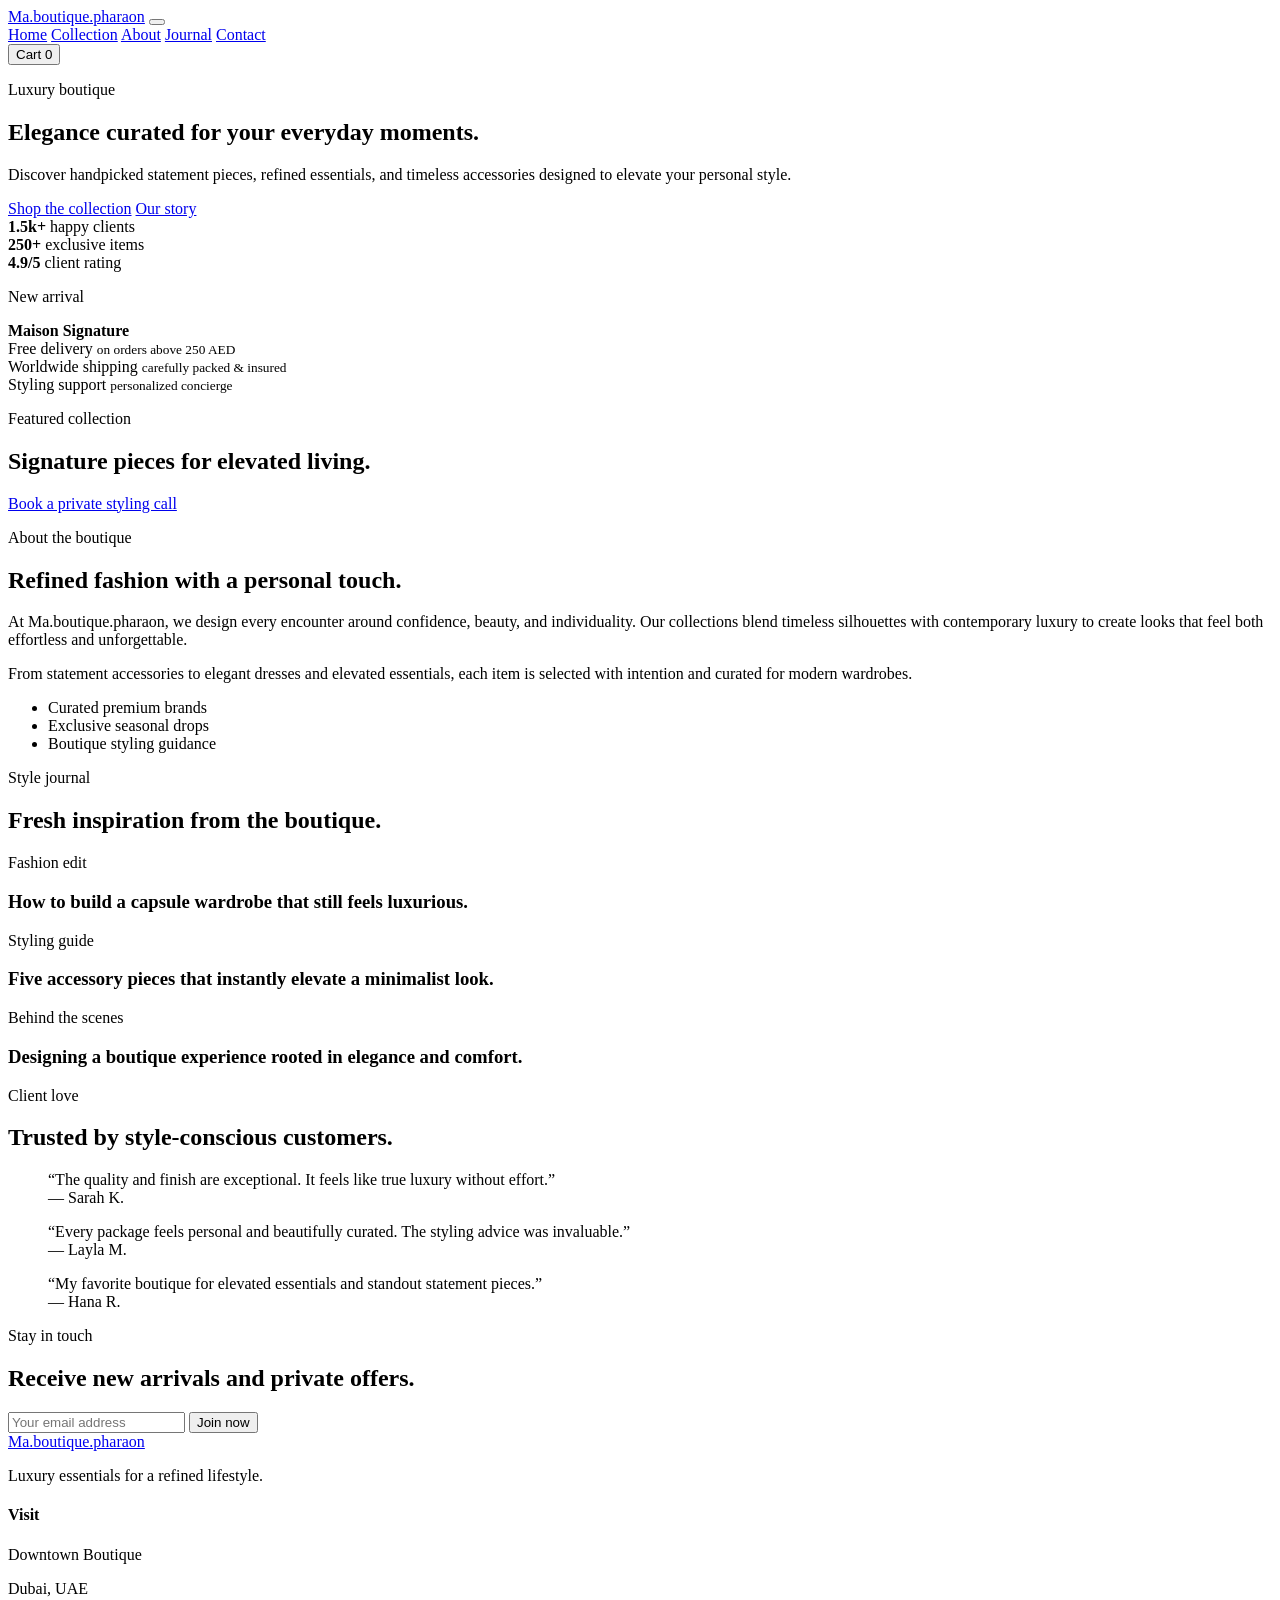
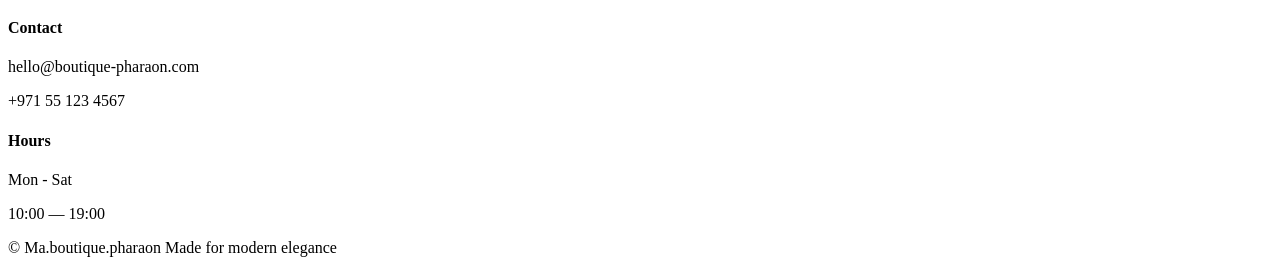
==== index.html @ f756fc66 "Create boutique storefront landing page for Ma.boutique.pharaon with responsive HTML, CSS, and JS." ====
<!DOCTYPE html>
<html lang="en">
  <head>
    <meta charset="UTF-8" />
    <meta name="viewport" content="width=device-width, initial-scale=1.0" />
    <title>Ma.boutique.pharaon | Boutique</title>
    <meta
      name="description"
      content="Curated luxury fashion, accessories, and statement pieces from Ma.boutique.pharaon."
    />
    <link rel="preconnect" href="https://fonts.googleapis.com" />
    <link rel="preconnect" href="https://fonts.gstatic.com" crossorigin />
    <link
      href="https://fonts.googleapis.com/css2?family=Cormorant+Garamond:wght@400;500;600;700&family=Inter:wght@400;500;600;700&display=swap"
      rel="stylesheet"
    />
    <link rel="stylesheet" href="styles.css" />
  </head>
  <body>
    <header class="topbar">
      <div class="container nav">
        <a href="#home" class="brand" aria-label="Ma.boutique.pharaon home">Ma.boutique.pharaon</a>

        <button class="menu-toggle" aria-label="Toggle navigation" aria-expanded="false">
          <span></span>
          <span></span>
          <span></span>
        </button>

        <nav class="nav-links" aria-label="Main navigation">
          <a href="#home">Home</a>
          <a href="#collection">Collection</a>
          <a href="#about">About</a>
          <a href="#journal">Journal</a>
          <a href="#contact">Contact</a>
        </nav>

        <button class="cart-btn" aria-label="Shopping cart">
          Cart <span id="cart-count">0</span>
        </button>
      </div>
    </header>

    <main id="home">
      <section class="hero container">
        <div class="hero-copy">
          <p class="eyebrow">Luxury boutique</p>
          <h1>Elegance curated for your everyday moments.</h1>
          <p class="lead">
            Discover handpicked statement pieces, refined essentials, and timeless
            accessories designed to elevate your personal style.
          </p>

          <div class="cta-row">
            <a href="#collection" class="btn btn-primary">Shop the collection</a>
            <a href="#about" class="btn btn-secondary">Our story</a>
          </div>

          <div class="hero-metrics">
            <div>
              <strong>1.5k+</strong>
              <span>happy clients</span>
            </div>
            <div>
              <strong>250+</strong>
              <span>exclusive items</span>
            </div>
            <div>
              <strong>4.9/5</strong>
              <span>client rating</span>
            </div>
          </div>
        </div>

        <div class="hero-visual" aria-label="Boutique showcase image">
          <div class="image-card main-card"></div>
          <div class="floating-card">
            <p>New arrival</p>
            <strong>Maison Signature</strong>
          </div>
        </div>
      </section>

      <section class="featured-strip">
        <div class="container strip-grid">
          <div>
            <span>Free delivery</span>
            <small>on orders above 250 AED</small>
          </div>
          <div>
            <span>Worldwide shipping</span>
            <small>carefully packed & insured</small>
          </div>
          <div>
            <span>Styling support</span>
            <small>personalized concierge</small>
          </div>
        </div>
      </section>

      <section class="collection container" id="collection">
        <div class="section-header">
          <div>
            <p class="eyebrow">Featured collection</p>
            <h2>Signature pieces for elevated living.</h2>
          </div>
          <a href="#contact" class="text-link">Book a private styling call</a>
        </div>

        <div class="product-grid" id="product-grid"></div>
      </section>

      <section class="story container" id="about">
        <div class="story-image" aria-label="Boutique storefront"></div>

        <div class="story-copy">
          <p class="eyebrow">About the boutique</p>
          <h2>Refined fashion with a personal touch.</h2>
          <p>
            At Ma.boutique.pharaon, we design every encounter around confidence,
            beauty, and individuality. Our collections blend timeless silhouettes with
            contemporary luxury to create looks that feel both effortless and unforgettable.
          </p>
          <p>
            From statement accessories to elegant dresses and elevated essentials,
            each item is selected with intention and curated for modern wardrobes.
          </p>
          <ul class="check-list">
            <li>Curated premium brands</li>
            <li>Exclusive seasonal drops</li>
            <li>Boutique styling guidance</li>
          </ul>
        </div>
      </section>

      <section class="journal container" id="journal">
        <div class="section-header">
          <div>
            <p class="eyebrow">Style journal</p>
            <h2>Fresh inspiration from the boutique.</h2>
          </div>
        </div>

        <div class="journal-grid">
          <article class="journal-card">
            <div class="journal-thumb thumb-one"></div>
            <div class="journal-body">
              <span>Fashion edit</span>
              <h3>How to build a capsule wardrobe that still feels luxurious.</h3>
            </div>
          </article>

          <article class="journal-card">
            <div class="journal-thumb thumb-two"></div>
            <div class="journal-body">
              <span>Styling guide</span>
              <h3>Five accessory pieces that instantly elevate a minimalist look.</h3>
            </div>
          </article>

          <article class="journal-card">
            <div class="journal-thumb thumb-three"></div>
            <div class="journal-body">
              <span>Behind the scenes</span>
              <h3>Designing a boutique experience rooted in elegance and comfort.</h3>
            </div>
          </article>
        </div>
      </section>

      <section class="testimonials">
        <div class="container">
          <p class="eyebrow">Client love</p>
          <h2>Trusted by style-conscious customers.</h2>

          <div class="testimonial-grid">
            <blockquote>
              “The quality and finish are exceptional. It feels like true luxury without effort.”
              <footer>— Sarah K.</footer>
            </blockquote>
            <blockquote>
              “Every package feels personal and beautifully curated. The styling advice was invaluable.”
              <footer>— Layla M.</footer>
            </blockquote>
            <blockquote>
              “My favorite boutique for elevated essentials and standout statement pieces.”
              <footer>— Hana R.</footer>
            </blockquote>
          </div>
        </div>
      </section>

      <section class="newsletter container" id="contact">
        <div>
          <p class="eyebrow">Stay in touch</p>
          <h2>Receive new arrivals and private offers.</h2>
        </div>

        <form class="newsletter-form">
          <input type="email" placeholder="Your email address" aria-label="Email address" />
          <button type="submit" class="btn btn-primary">Join now</button>
        </form>
      </section>
    </main>

    <footer class="site-footer">
      <div class="container footer-grid">
        <div>
          <a href="#home" class="brand">Ma.boutique.pharaon</a>
          <p>Luxury essentials for a refined lifestyle.</p>
        </div>

        <div>
          <h4>Visit</h4>
          <p>Downtown Boutique</p>
          <p>Dubai, UAE</p>
        </div>

        <div>
          <h4>Contact</h4>
          <p>hello@boutique-pharaon.com</p>
          <p>+971 55 123 4567</p>
        </div>

        <div>
          <h4>Hours</h4>
          <p>Mon - Sat</p>
          <p>10:00 — 19:00</p>
        </div>
      </div>

      <div class="container footer-bottom">
        <span>© <span id="year"></span> Ma.boutique.pharaon</span>
        <span>Made for modern elegance</span>
      </div>
    </footer>

    <script src="script.js"></script>
  </body>
</html>
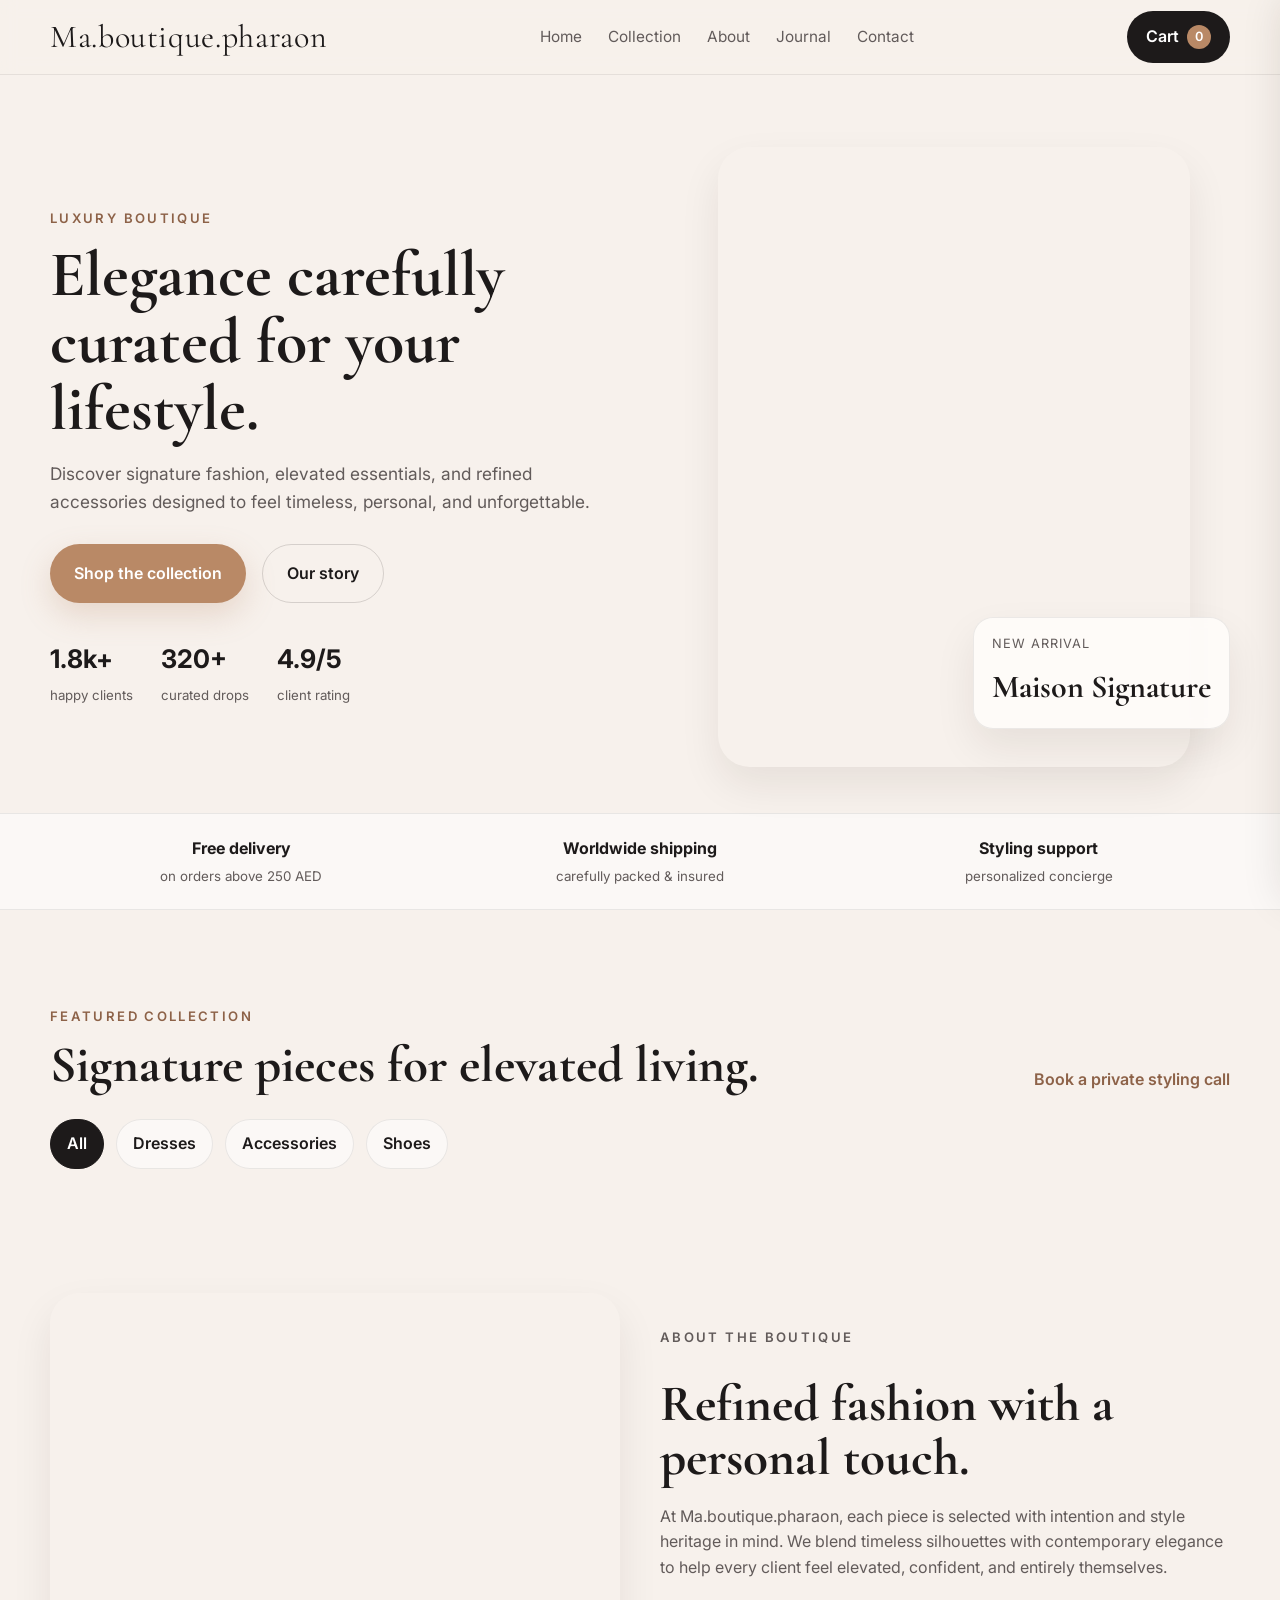
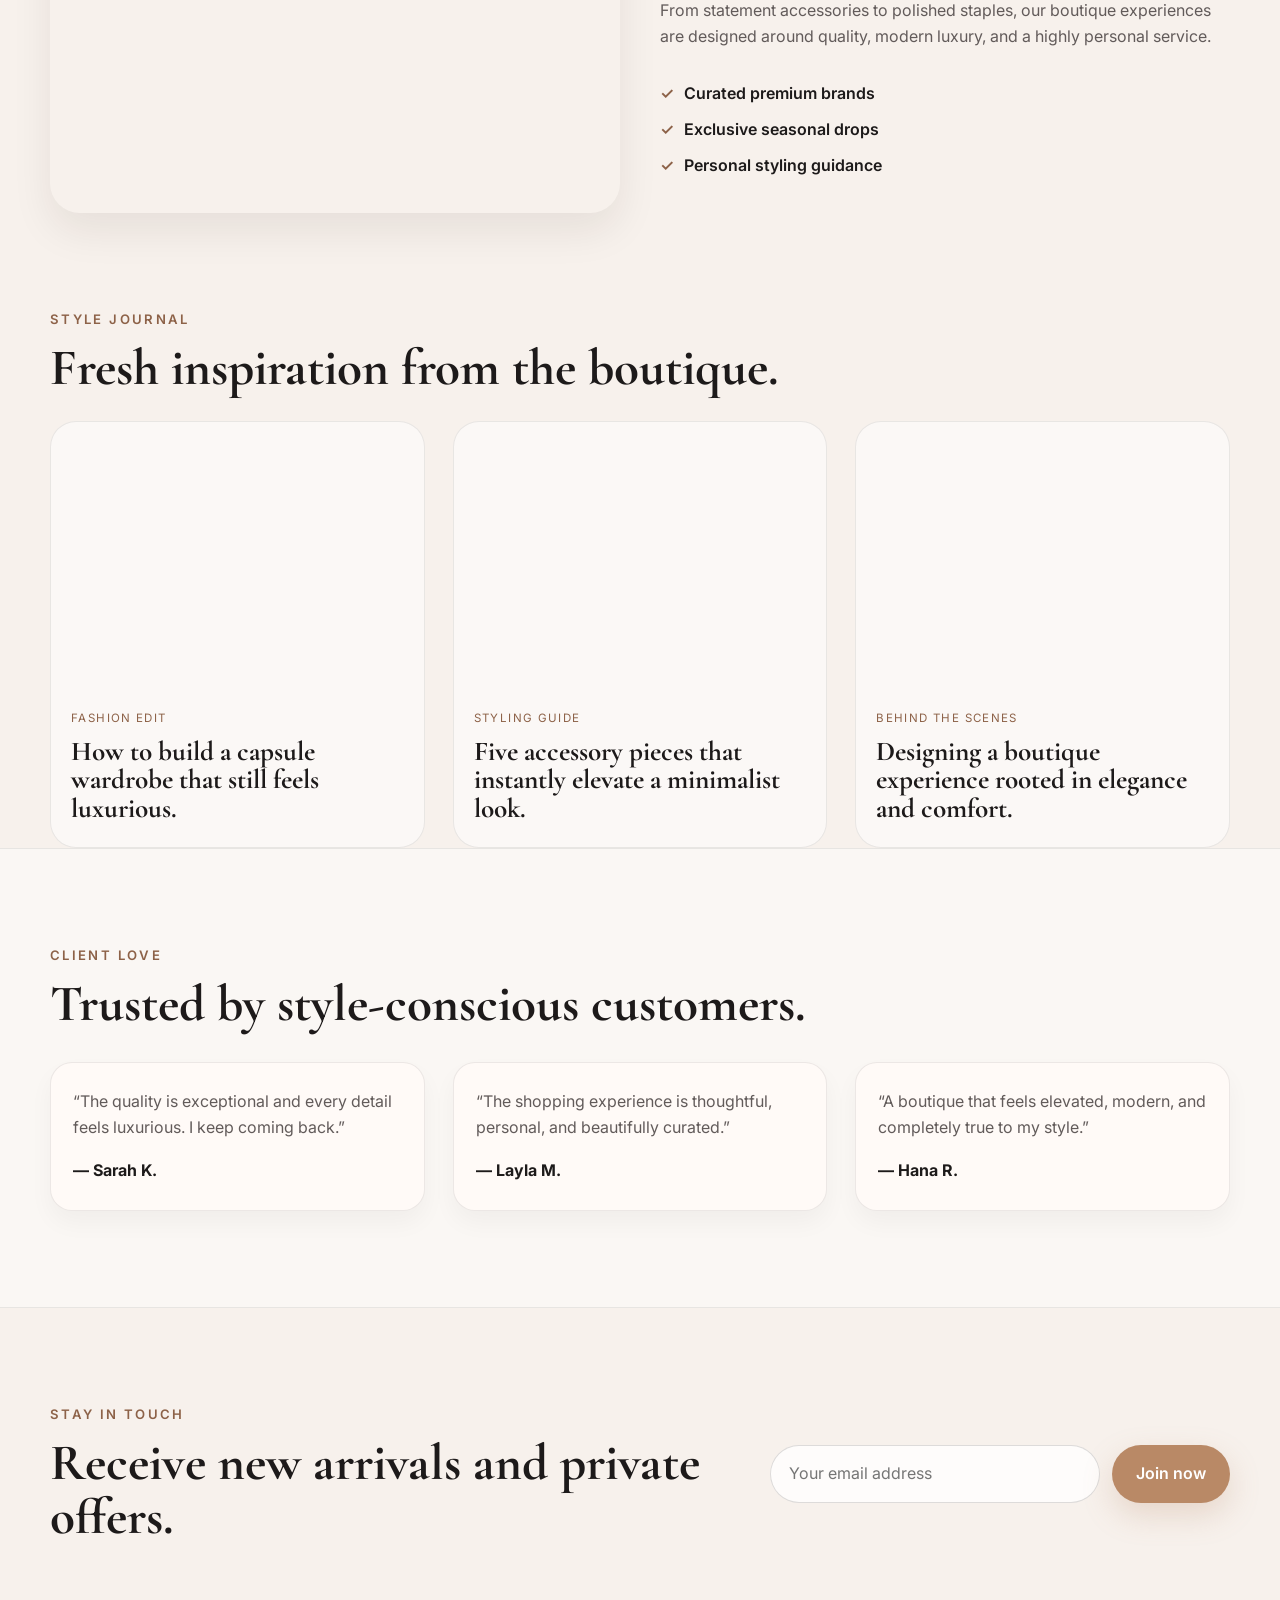
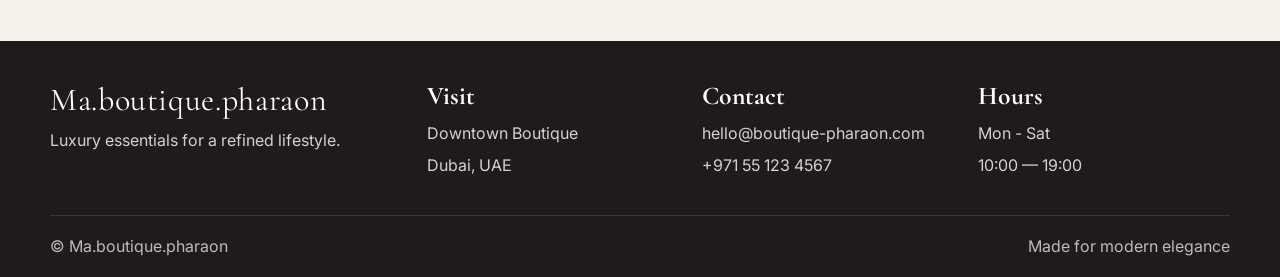
==== commit 05b2d57d: "Upgrade boutique storefront into a fuller ecommerce experience with filtering, cart, and responsive " ====
--- a/index.html
+++ b/index.html
@@ -3,10 +3,10 @@
   <head>
     <meta charset="UTF-8" />
     <meta name="viewport" content="width=device-width, initial-scale=1.0" />
-    <title>Ma.boutique.pharaon | Boutique</title>
+    <title>Ma.boutique.pharaon | Luxury Boutique</title>
     <meta
       name="description"
-      content="Curated luxury fashion, accessories, and statement pieces from Ma.boutique.pharaon."
+      content="Luxury boutique storefront for Ma.boutique.pharaon featuring curated fashion, accessories, and elevated essentials."
     />
     <link rel="preconnect" href="https://fonts.googleapis.com" />
     <link rel="preconnect" href="https://fonts.gstatic.com" crossorigin />
@@ -14,7 +14,7 @@
       href="https://fonts.googleapis.com/css2?family=Cormorant+Garamond:wght@400;500;600;700&family=Inter:wght@400;500;600;700&display=swap"
       rel="stylesheet"
     />
-    <link rel="stylesheet" href="styles.css" />
+    <link rel="stylesheet" href="style.css" />
   </head>
   <body>
     <header class="topbar">
@@ -35,7 +35,7 @@
           <a href="#contact">Contact</a>
         </nav>
 
-        <button class="cart-btn" aria-label="Shopping cart">
+        <button class="cart-btn" aria-label="Open shopping cart">
           Cart <span id="cart-count">0</span>
         </button>
       </div>
@@ -45,10 +45,10 @@
       <section class="hero container">
         <div class="hero-copy">
           <p class="eyebrow">Luxury boutique</p>
-          <h1>Elegance curated for your everyday moments.</h1>
+          <h1>Elegance carefully curated for your lifestyle.</h1>
           <p class="lead">
-            Discover handpicked statement pieces, refined essentials, and timeless
-            accessories designed to elevate your personal style.
+            Discover signature fashion, elevated essentials, and refined accessories designed
+            to feel timeless, personal, and unforgettable.
           </p>
 
           <div class="cta-row">
@@ -58,12 +58,12 @@
 
           <div class="hero-metrics">
             <div>
-              <strong>1.5k+</strong>
+              <strong>1.8k+</strong>
               <span>happy clients</span>
             </div>
             <div>
-              <strong>250+</strong>
-              <span>exclusive items</span>
+              <strong>320+</strong>
+              <span>curated drops</span>
             </div>
             <div>
               <strong>4.9/5</strong>
@@ -107,6 +107,13 @@
           <a href="#contact" class="text-link">Book a private styling call</a>
         </div>
 
+        <div class="filters" aria-label="Product filters">
+          <button class="filter-btn active" type="button" data-filter="all">All</button>
+          <button class="filter-btn" type="button" data-filter="dresses">Dresses</button>
+          <button class="filter-btn" type="button" data-filter="accessories">Accessories</button>
+          <button class="filter-btn" type="button" data-filter="shoes">Shoes</button>
+        </div>
+
         <div class="product-grid" id="product-grid"></div>
       </section>
 
@@ -117,18 +124,18 @@
           <p class="eyebrow">About the boutique</p>
           <h2>Refined fashion with a personal touch.</h2>
           <p>
-            At Ma.boutique.pharaon, we design every encounter around confidence,
-            beauty, and individuality. Our collections blend timeless silhouettes with
-            contemporary luxury to create looks that feel both effortless and unforgettable.
+            At Ma.boutique.pharaon, each piece is selected with intention and style heritage in mind.
+            We blend timeless silhouettes with contemporary elegance to help every client feel
+            elevated, confident, and entirely themselves.
           </p>
           <p>
-            From statement accessories to elegant dresses and elevated essentials,
-            each item is selected with intention and curated for modern wardrobes.
+            From statement accessories to polished staples, our boutique experiences are designed around
+            quality, modern luxury, and a highly personal service.
           </p>
           <ul class="check-list">
             <li>Curated premium brands</li>
             <li>Exclusive seasonal drops</li>
-            <li>Boutique styling guidance</li>
+            <li>Personal styling guidance</li>
           </ul>
         </div>
       </section>
@@ -175,15 +182,15 @@
 
           <div class="testimonial-grid">
             <blockquote>
-              “The quality and finish are exceptional. It feels like true luxury without effort.”
+              “The quality is exceptional and every detail feels luxurious. I keep coming back.”
               <footer>— Sarah K.</footer>
             </blockquote>
             <blockquote>
-              “Every package feels personal and beautifully curated. The styling advice was invaluable.”
+              “The shopping experience is thoughtful, personal, and beautifully curated.”
               <footer>— Layla M.</footer>
             </blockquote>
             <blockquote>
-              “My favorite boutique for elevated essentials and standout statement pieces.”
+              “A boutique that feels elevated, modern, and completely true to my style.”
               <footer>— Hana R.</footer>
             </blockquote>
           </div>
@@ -203,6 +210,25 @@
       </section>
     </main>
 
+    <aside class="cart-drawer" aria-label="Shopping cart panel">
+      <div class="cart-header">
+        <h3>Your cart</h3>
+        <button type="button" class="close-cart" aria-label="Close cart">×</button>
+      </div>
+
+      <div class="cart-items" id="cart-items">
+        <p class="empty-cart">Your cart is empty.</p>
+      </div>
+
+      <div class="cart-summary">
+        <div>
+          <span>Subtotal</span>
+          <strong id="cart-total">AED 0</strong>
+        </div>
+        <button type="button" class="btn btn-primary checkout-btn">Checkout</button>
+      </div>
+    </aside>
+
     <footer class="site-footer">
       <div class="container footer-grid">
         <div>
--- a/style.css
+++ b/style.css
@@ -0,0 +1,793 @@
+:root {
+  --bg: #f7f1ec;
+  --panel: #fffaf7;
+  --card: #ffffff;
+  --text: #1d1a1a;
+  --muted: #625b5a;
+  --accent: #b98966;
+  --accent-deep: #8d6248;
+  --sage: #c6c1b8;
+  --line: rgba(24, 18, 17, 0.08);
+  --shadow: 0 18px 40px rgba(32, 22, 17, 0.08);
+}
+
+* {
+  box-sizing: border-box;
+}
+
+html {
+  scroll-behavior: smooth;
+}
+
+body {
+  margin: 0;
+  font-family: "Inter", sans-serif;
+  background: var(--bg);
+  color: var(--text);
+  line-height: 1.6;
+}
+
+a {
+  color: inherit;
+  text-decoration: none;
+}
+
+img {
+  max-width: 100%;
+  display: block;
+}
+
+button,
+input {
+  font: inherit;
+}
+
+button {
+  cursor: pointer;
+}
+
+.container {
+  width: min(1180px, calc(100% - 32px));
+  margin: 0 auto;
+}
+
+.eyebrow {
+  margin: 0 0 12px;
+  color: var(--accent-deep);
+  font-size: 0.82rem;
+  font-weight: 600;
+  letter-spacing: 0.18em;
+  text-transform: uppercase;
+}
+
+h1,
+h2,
+h3,
+h4,
+.brand {
+  font-family: "Cormorant Garamond", serif;
+  line-height: 1.05;
+  margin: 0;
+}
+
+p {
+  margin: 0;
+}
+
+.topbar {
+  position: sticky;
+  top: 0;
+  z-index: 100;
+  background: rgba(247, 241, 236, 0.9);
+  backdrop-filter: blur(8px);
+  border-bottom: 1px solid var(--line);
+}
+
+.nav {
+  display: flex;
+  align-items: center;
+  justify-content: space-between;
+  min-height: 74px;
+  gap: 20px;
+}
+
+.brand {
+  font-size: clamp(2rem, 2vw, 2.8rem);
+  letter-spacing: 0.02em;
+}
+
+.nav-links {
+  display: flex;
+  gap: 26px;
+  color: var(--muted);
+  font-size: 0.96rem;
+}
+
+.nav-links a {
+  position: relative;
+}
+
+.nav-links a::after {
+  content: "";
+  position: absolute;
+  left: 0;
+  bottom: -6px;
+  width: 100%;
+  height: 1px;
+  background: var(--accent);
+  transform: scaleX(0);
+  transform-origin: left;
+  transition: transform 0.2s ease;
+}
+
+.nav-links a:hover::after,
+.nav-links a:focus-visible::after {
+  transform: scaleX(1);
+}
+
+.cart-btn,
+.btn {
+  border: none;
+  border-radius: 999px;
+  display: inline-flex;
+  align-items: center;
+  justify-content: center;
+  gap: 8px;
+  transition: transform 0.2s ease, box-shadow 0.2s ease;
+}
+
+.cart-btn {
+  background: var(--text);
+  color: white;
+  padding: 0.82rem 1.2rem;
+  font-weight: 600;
+}
+
+.cart-btn span {
+  display: inline-grid;
+  place-items: center;
+  min-width: 24px;
+  min-height: 24px;
+  border-radius: 50%;
+  background: var(--accent);
+  color: white;
+  font-size: 0.8rem;
+}
+
+.hero {
+  display: grid;
+  grid-template-columns: 1.1fr 0.9fr;
+  align-items: center;
+  gap: 42px;
+  padding: 72px 0 46px;
+}
+
+.hero-copy h1 {
+  font-size: clamp(3.2rem, 5vw, 5.2rem);
+  margin-bottom: 18px;
+  max-width: 560px;
+}
+
+.lead {
+  max-width: 540px;
+  color: var(--muted);
+  font-size: 1.08rem;
+}
+
+.cta-row {
+  display: flex;
+  flex-wrap: wrap;
+  gap: 16px;
+  margin-top: 28px;
+}
+
+.btn {
+  padding: 1rem 1.5rem;
+  font-weight: 600;
+}
+
+.btn-primary {
+  background: var(--accent);
+  color: white;
+  box-shadow: 0 12px 30px rgba(185, 137, 102, 0.25);
+}
+
+.btn-secondary {
+  background: transparent;
+  border: 1px solid rgba(24, 18, 17, 0.15);
+}
+
+.btn:hover,
+.cart-btn:hover,
+.filter-btn:hover {
+  transform: translateY(-1px);
+}
+
+.hero-metrics {
+  display: flex;
+  flex-wrap: wrap;
+  gap: 28px;
+  margin-top: 36px;
+}
+
+.hero-metrics div {
+  display: flex;
+  flex-direction: column;
+  gap: 5px;
+}
+
+.hero-metrics strong {
+  font-size: 1.6rem;
+  font-weight: 700;
+}
+
+.hero-metrics span {
+  color: var(--muted);
+  font-size: 0.83rem;
+}
+
+.hero-visual {
+  position: relative;
+  min-height: 620px;
+}
+
+.image-card {
+  position: absolute;
+  inset: 0 40px 0 0;
+  background-size: cover;
+  background-position: center;
+  border-radius: 32px;
+  box-shadow: var(--shadow);
+}
+
+.main-card {
+  background-image: url("https://images.unsplash.com/photo-1529139574466-a303027c1d8b?auto=format&fit=crop&w=900&q=80");
+}
+
+.floating-card {
+  position: absolute;
+  right: 0;
+  bottom: 38px;
+  background: rgba(255, 253, 251, 0.84);
+  backdrop-filter: blur(6px);
+  border: 1px solid rgba(24, 18, 17, 0.08);
+  border-radius: 20px;
+  padding: 16px 18px;
+  box-shadow: var(--shadow);
+}
+
+.floating-card p {
+  color: var(--muted);
+  font-size: 0.8rem;
+  text-transform: uppercase;
+  letter-spacing: 0.08em;
+}
+
+.floating-card strong {
+  display: block;
+  margin-top: 6px;
+  font-family: "Cormorant Garamond", serif;
+  font-size: 2rem;
+}
+
+.featured-strip {
+  background: rgba(255, 255, 255, 0.55);
+  border-top: 1px solid var(--line);
+  border-bottom: 1px solid var(--line);
+}
+
+.strip-grid {
+  display: grid;
+  grid-template-columns: repeat(3, minmax(0, 1fr));
+  gap: 16px;
+  padding: 22px 0;
+}
+
+.strip-grid > div {
+  display: flex;
+  flex-direction: column;
+  gap: 4px;
+  text-align: center;
+}
+
+.strip-grid span {
+  font-weight: 700;
+}
+
+.strip-grid small {
+  color: var(--muted);
+}
+
+.collection,
+.story,
+.journal,
+.newsletter {
+  padding: 96px 0 0;
+}
+
+.section-header {
+  display: flex;
+  align-items: end;
+  justify-content: space-between;
+  gap: 16px;
+  margin-bottom: 26px;
+}
+
+.section-header h2,
+.testimonials h2,
+.newsletter h2,
+.story-copy h2 {
+  font-size: clamp(2.4rem, 4vw, 3.4rem);
+}
+
+.text-link {
+  color: var(--accent-deep);
+  font-weight: 600;
+}
+
+.filters {
+  display: flex;
+  flex-wrap: wrap;
+  gap: 12px;
+  margin: 20px 0 28px;
+}
+
+.filter-btn {
+  border: 1px solid var(--line);
+  background: rgba(255, 255, 255, 0.5);
+  color: var(--text);
+  padding: 0.7rem 1rem;
+  border-radius: 999px;
+  font-weight: 600;
+}
+
+.filter-btn.active {
+  background: var(--text);
+  color: white;
+  border-color: var(--text);
+}
+
+.product-grid {
+  display: grid;
+  grid-template-columns: repeat(3, minmax(0, 1fr));
+  gap: 28px;
+}
+
+.product-card {
+  background: var(--panel);
+  border: 1px solid var(--line);
+  border-radius: 28px;
+  overflow: hidden;
+  box-shadow: 0 14px 28px rgba(36, 26, 20, 0.04);
+}
+
+.product-image {
+  height: 320px;
+  background-size: cover;
+  background-position: center;
+}
+
+.product-body {
+  padding: 20px 20px 24px;
+}
+
+.product-tag {
+  display: inline-block;
+  font-size: 0.75rem;
+  text-transform: uppercase;
+  letter-spacing: 0.12em;
+  color: var(--accent-deep);
+  margin-bottom: 8px;
+}
+
+.product-body h3 {
+  font-size: clamp(2rem, 2vw, 2.4rem);
+  margin-bottom: 8px;
+}
+
+.product-body p {
+  color: var(--muted);
+  margin-bottom: 18px;
+}
+
+.product-meta {
+  display: flex;
+  align-items: center;
+  justify-content: space-between;
+  gap: 18px;
+}
+
+.price {
+  font-weight: 700;
+  font-size: 1.08rem;
+}
+
+.product-meta button {
+  background: var(--text);
+  color: white;
+  border: none;
+  border-radius: 999px;
+  padding: 0.72rem 1rem;
+  font-weight: 600;
+}
+
+.story {
+  display: grid;
+  grid-template-columns: 1fr 1fr;
+  gap: 40px;
+  align-items: center;
+}
+
+.story-image {
+  min-height: 520px;
+  border-radius: 30px;
+  background-image: url("https://images.unsplash.com/photo-1524504388940-b1c1722653e1?auto=format&fit=crop&w=1100&q=80");
+  background-size: cover;
+  background-position: center;
+  box-shadow: var(--shadow);
+}
+
+.story-copy {
+  display: grid;
+  gap: 18px;
+}
+
+.story-copy p {
+  color: var(--muted);
+}
+
+.check-list {
+  list-style: none;
+  padding: 0;
+  margin: 14px 0 0;
+  display: grid;
+  gap: 10px;
+  color: var(--text);
+  font-weight: 600;
+}
+
+.check-list li::before {
+  content: "✓";
+  color: var(--accent-deep);
+  margin-right: 10px;
+}
+
+.journal-grid {
+  display: grid;
+  grid-template-columns: repeat(3, minmax(0, 1fr));
+  gap: 28px;
+}
+
+.journal-card {
+  background: rgba(255, 255, 255, 0.5);
+  border: 1px solid var(--line);
+  border-radius: 26px;
+  overflow: hidden;
+}
+
+.journal-thumb {
+  height: 260px;
+  background-size: cover;
+  background-position: center;
+}
+
+.thumb-one {
+  background-image: url("https://images.unsplash.com/photo-1483985988355-763728e1935b?auto=format&fit=crop&w=900&q=80");
+}
+
+.thumb-two {
+  background-image: url("https://images.unsplash.com/photo-1521572267360-ee0c2909d518?auto=format&fit=crop&w=900&q=80");
+}
+
+.thumb-three {
+  background-image: url("https://images.unsplash.com/photo-1515886657613-9f3515b0c78f?auto=format&fit=crop&w=900&q=80");
+}
+
+.journal-body {
+  padding: 22px 20px 24px;
+}
+
+.journal-body span {
+  display: inline-block;
+  font-size: 0.72rem;
+  letter-spacing: 0.12em;
+  text-transform: uppercase;
+  color: var(--accent-deep);
+  margin-bottom: 10px;
+}
+
+.journal-body h3 {
+  font-size: clamp(1.7rem, 2vw, 2.2rem);
+}
+
+.testimonials {
+  padding: 96px 0 0;
+  background: rgba(255, 255, 255, 0.38);
+  border-top: 1px solid var(--line);
+  border-bottom: 1px solid var(--line);
+}
+
+.testimonial-grid {
+  display: grid;
+  grid-template-columns: repeat(3, minmax(0, 1fr));
+  gap: 28px;
+  margin-top: 30px;
+  padding-bottom: 96px;
+}
+
+.testimonial-grid blockquote {
+  margin: 0;
+  background: var(--panel);
+  border: 1px solid var(--line);
+  border-radius: 22px;
+  padding: 26px 22px;
+  color: var(--muted);
+  box-shadow: 0 12px 24px rgba(32, 22, 17, 0.04);
+}
+
+.testimonial-grid footer {
+  margin-top: 18px;
+  color: var(--text);
+  font-weight: 700;
+}
+
+.newsletter {
+  display: flex;
+  align-items: center;
+  justify-content: space-between;
+  gap: 24px;
+  padding-bottom: 96px;
+}
+
+.newsletter-form {
+  display: flex;
+  gap: 12px;
+  width: min(520px, 100%);
+}
+
+.newsletter-form input {
+  flex: 1;
+  min-height: 54px;
+  padding: 0 18px;
+  border: 1px solid rgba(24, 18, 17, 0.14);
+  border-radius: 999px;
+  background: rgba(255, 255, 255, 0.8);
+}
+
+.cart-drawer {
+  position: fixed;
+  top: 0;
+  right: 0;
+  width: min(420px, 100%);
+  height: 100vh;
+  background: #fffdfb;
+  box-shadow: -18px 0 40px rgba(31, 24, 20, 0.12);
+  transform: translateX(105%);
+  transition: transform 0.3s ease;
+  z-index: 200;
+  display: flex;
+  flex-direction: column;
+}
+
+.cart-drawer.open {
+  transform: translateX(0);
+}
+
+.cart-header,
+.cart-summary {
+  display: flex;
+  align-items: center;
+  justify-content: space-between;
+  gap: 16px;
+  padding: 22px 20px;
+  border-bottom: 1px solid var(--line);
+}
+
+.close-cart {
+  border: none;
+  background: transparent;
+  font-size: 2rem;
+  line-height: 1;
+}
+
+.cart-items {
+  padding: 16px 20px;
+  overflow-y: auto;
+  flex: 1;
+}
+
+.empty-cart {
+  color: var(--muted);
+}
+
+.cart-item {
+  display: flex;
+  gap: 12px;
+  border: 1px solid var(--line);
+  border-radius: 18px;
+  padding: 10px;
+  margin-bottom: 14px;
+  background: rgba(250, 245, 241, 0.9);
+}
+
+.cart-item-thumb {
+  width: 78px;
+  min-width: 78px;
+  height: 78px;
+  border-radius: 14px;
+  background-size: cover;
+  background-position: center;
+}
+
+.cart-item-info {
+  flex: 1;
+  display: flex;
+  flex-direction: column;
+  justify-content: center;
+}
+
+.cart-item-info strong {
+  font-size: 1.1rem;
+}
+
+.cart-item-info span {
+  color: var(--muted);
+  font-size: 0.9rem;
+}
+
+.remove-item {
+  border: none;
+  background: transparent;
+  color: var(--accent-deep);
+  font-weight: 700;
+  padding: 0;
+}
+
+.cart-summary {
+  border-top: 1px solid var(--line);
+  border-bottom: 0;
+  flex-direction: column;
+  align-items: stretch;
+}
+
+.cart-summary > div {
+  display: flex;
+  justify-content: space-between;
+  align-items: center;
+  margin-bottom: 12px;
+}
+
+.checkout-btn {
+  width: 100%;
+}
+
+.site-footer {
+  background: #201b1a;
+  color: rgba(255, 255, 255, 0.8);
+  padding: 42px 0 18px;
+}
+
+.footer-grid {
+  display: grid;
+  grid-template-columns: 1.4fr repeat(3, minmax(0, 1fr));
+  gap: 24px;
+}
+
+.site-footer .brand {
+  color: white;
+  display: inline-block;
+  margin-bottom: 12px;
+}
+
+.site-footer h4 {
+  font-size: 1.6rem;
+  margin-bottom: 12px;
+  color: white;
+}
+
+.site-footer p {
+  margin-bottom: 6px;
+}
+
+.footer-bottom {
+  margin-top: 30px;
+  padding-top: 18px;
+  border-top: 1px solid rgba(255, 255, 255, 0.12);
+  display: flex;
+  justify-content: space-between;
+  gap: 18px;
+  color: rgba(255, 255, 255, 0.7);
+}
+
+.menu-toggle {
+  display: none;
+  flex-direction: column;
+  gap: 5px;
+  border: none;
+  background: transparent;
+  padding: 4px;
+}
+
+.menu-toggle span {
+  width: 26px;
+  height: 2px;
+  background: var(--text);
+  display: block;
+}
+
+@media (max-width: 900px) {
+  .hero,
+  .story,
+  .newsletter,
+  .footer-grid,
+  .product-grid,
+  .journal-grid,
+  .testimonial-grid {
+    grid-template-columns: 1fr;
+  }
+
+  .hero {
+    padding-top: 48px;
+  }
+
+  .nav {
+    position: relative;
+  }
+
+  .menu-toggle {
+    display: flex;
+  }
+
+  .nav-links {
+    position: absolute;
+    left: 0;
+    right: 0;
+    top: calc(100% + 8px);
+    display: none;
+    flex-direction: column;
+    background: rgba(255, 250, 247, 0.98);
+    border: 1px solid var(--line);
+    border-radius: 18px;
+    padding: 18px 20px;
+    box-shadow: var(--shadow);
+  }
+
+  .nav-links.open {
+    display: flex;
+  }
+
+  .cart-btn {
+    margin-left: auto;
+  }
+
+  .newsletter {
+    align-items: flex-start;
+  }
+
+  .newsletter-form {
+    flex-direction: column;
+  }
+}
+
+@media (max-width: 600px) {
+  .strip-grid {
+    grid-template-columns: 1fr;
+  }
+
+  .section-header {
+    align-items: flex-start;
+    flex-direction: column;
+  }
+
+  .hero-copy h1 {
+    max-width: 100%;
+  }
+
+  .product-image {
+    height: 280px;
+  }
+
+  .footer-bottom {
+    flex-direction: column;
+  }
+}
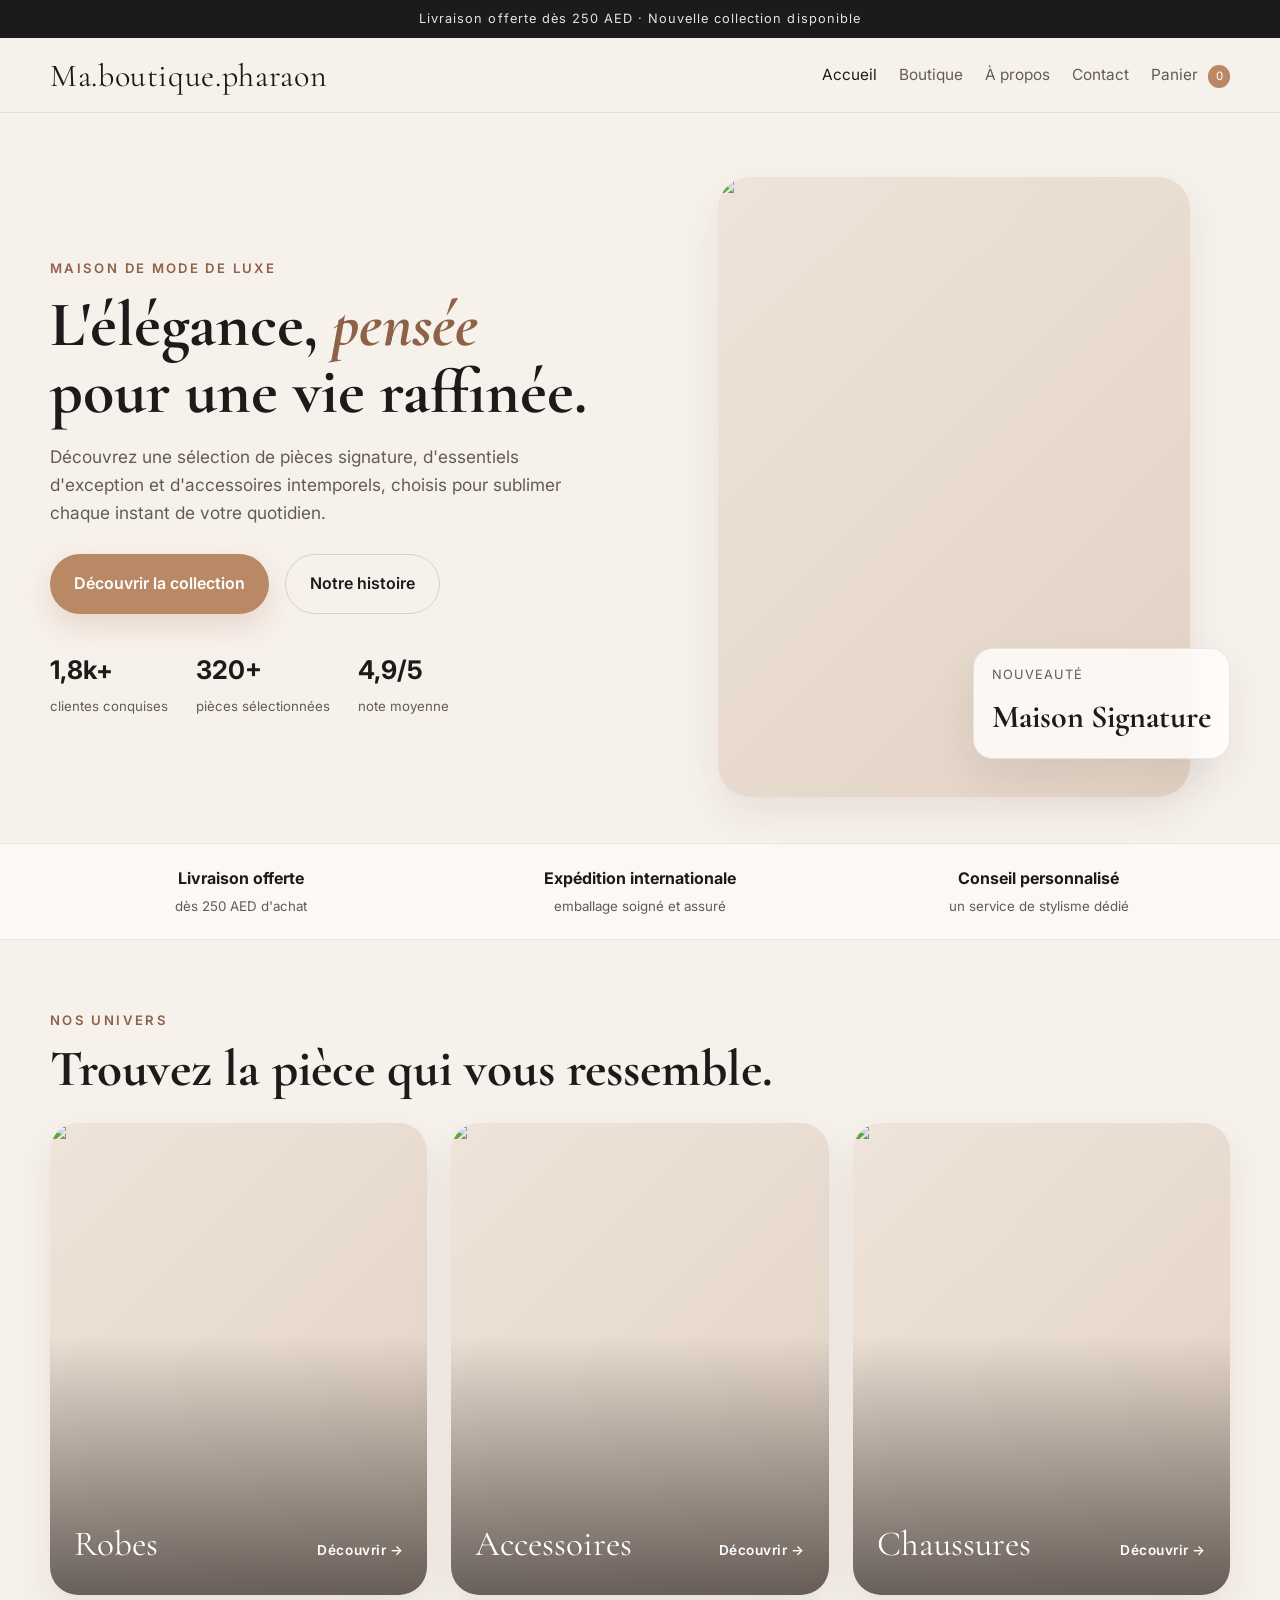
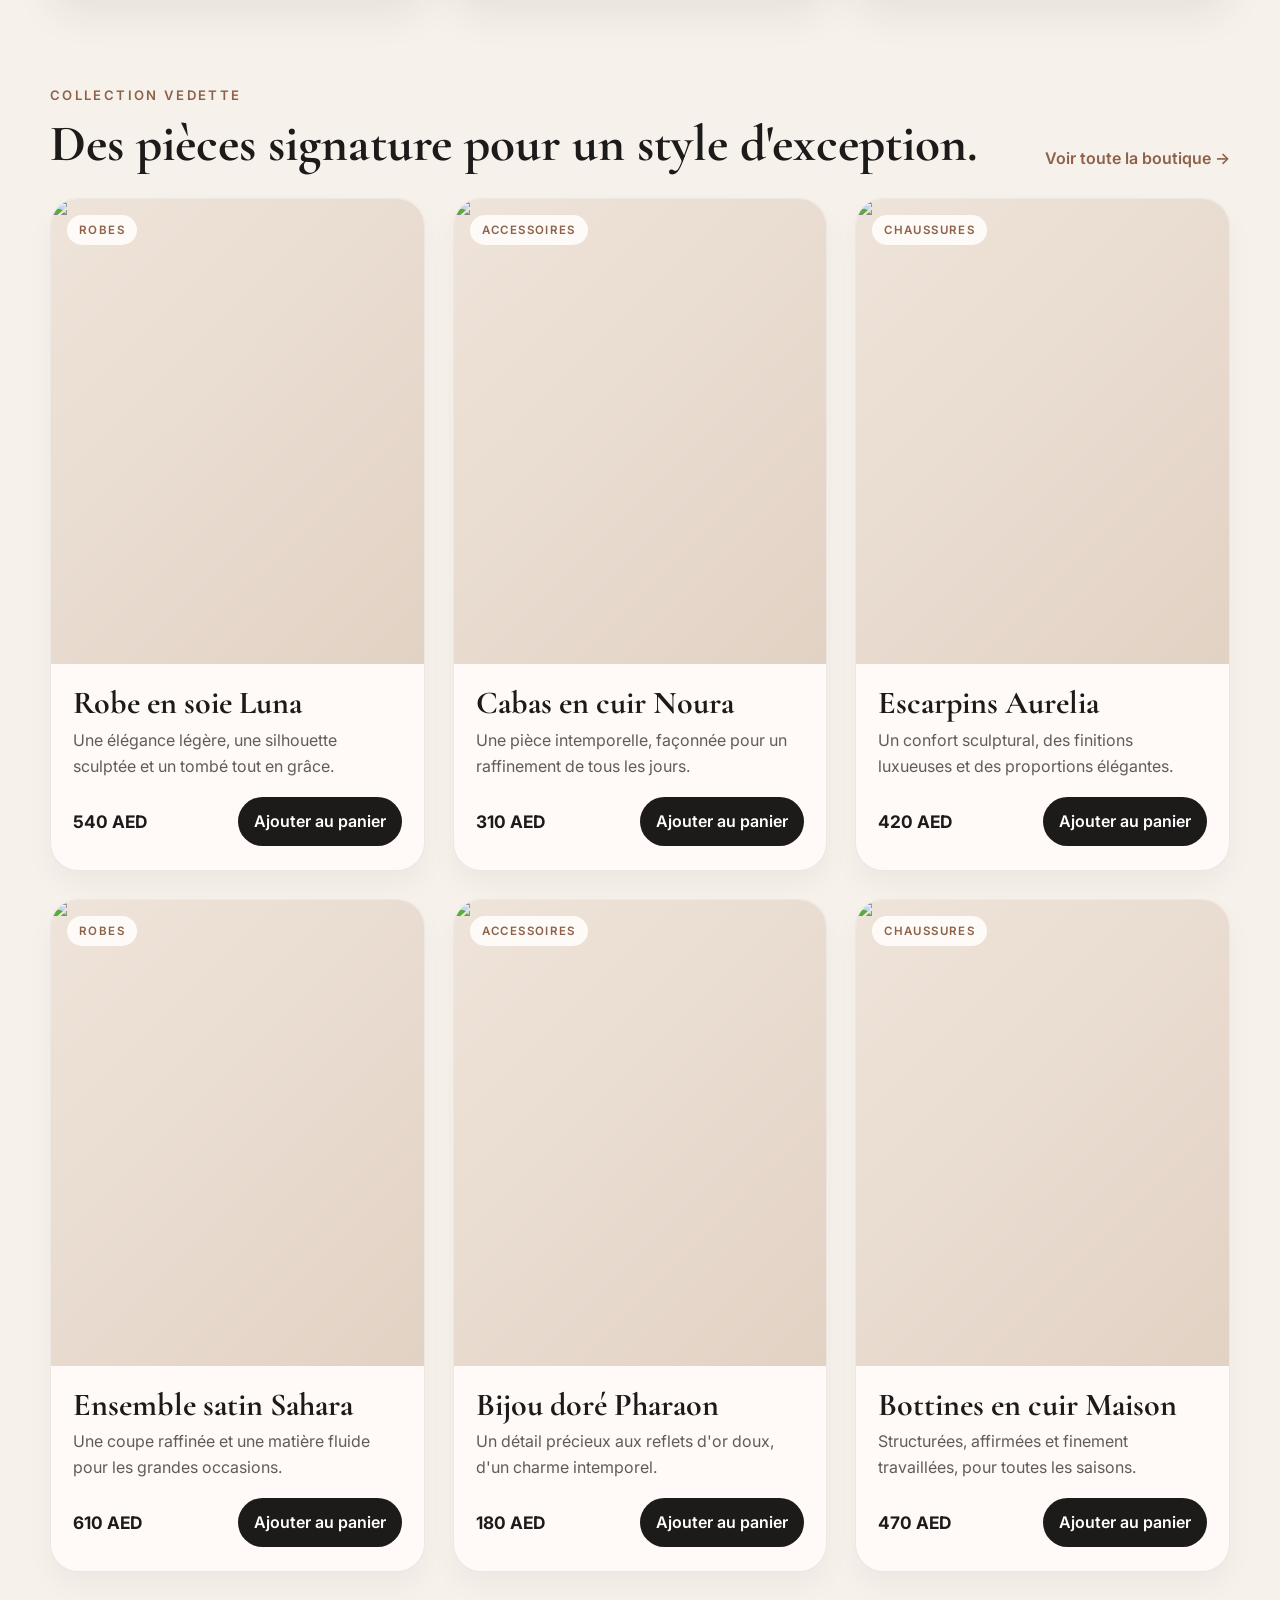
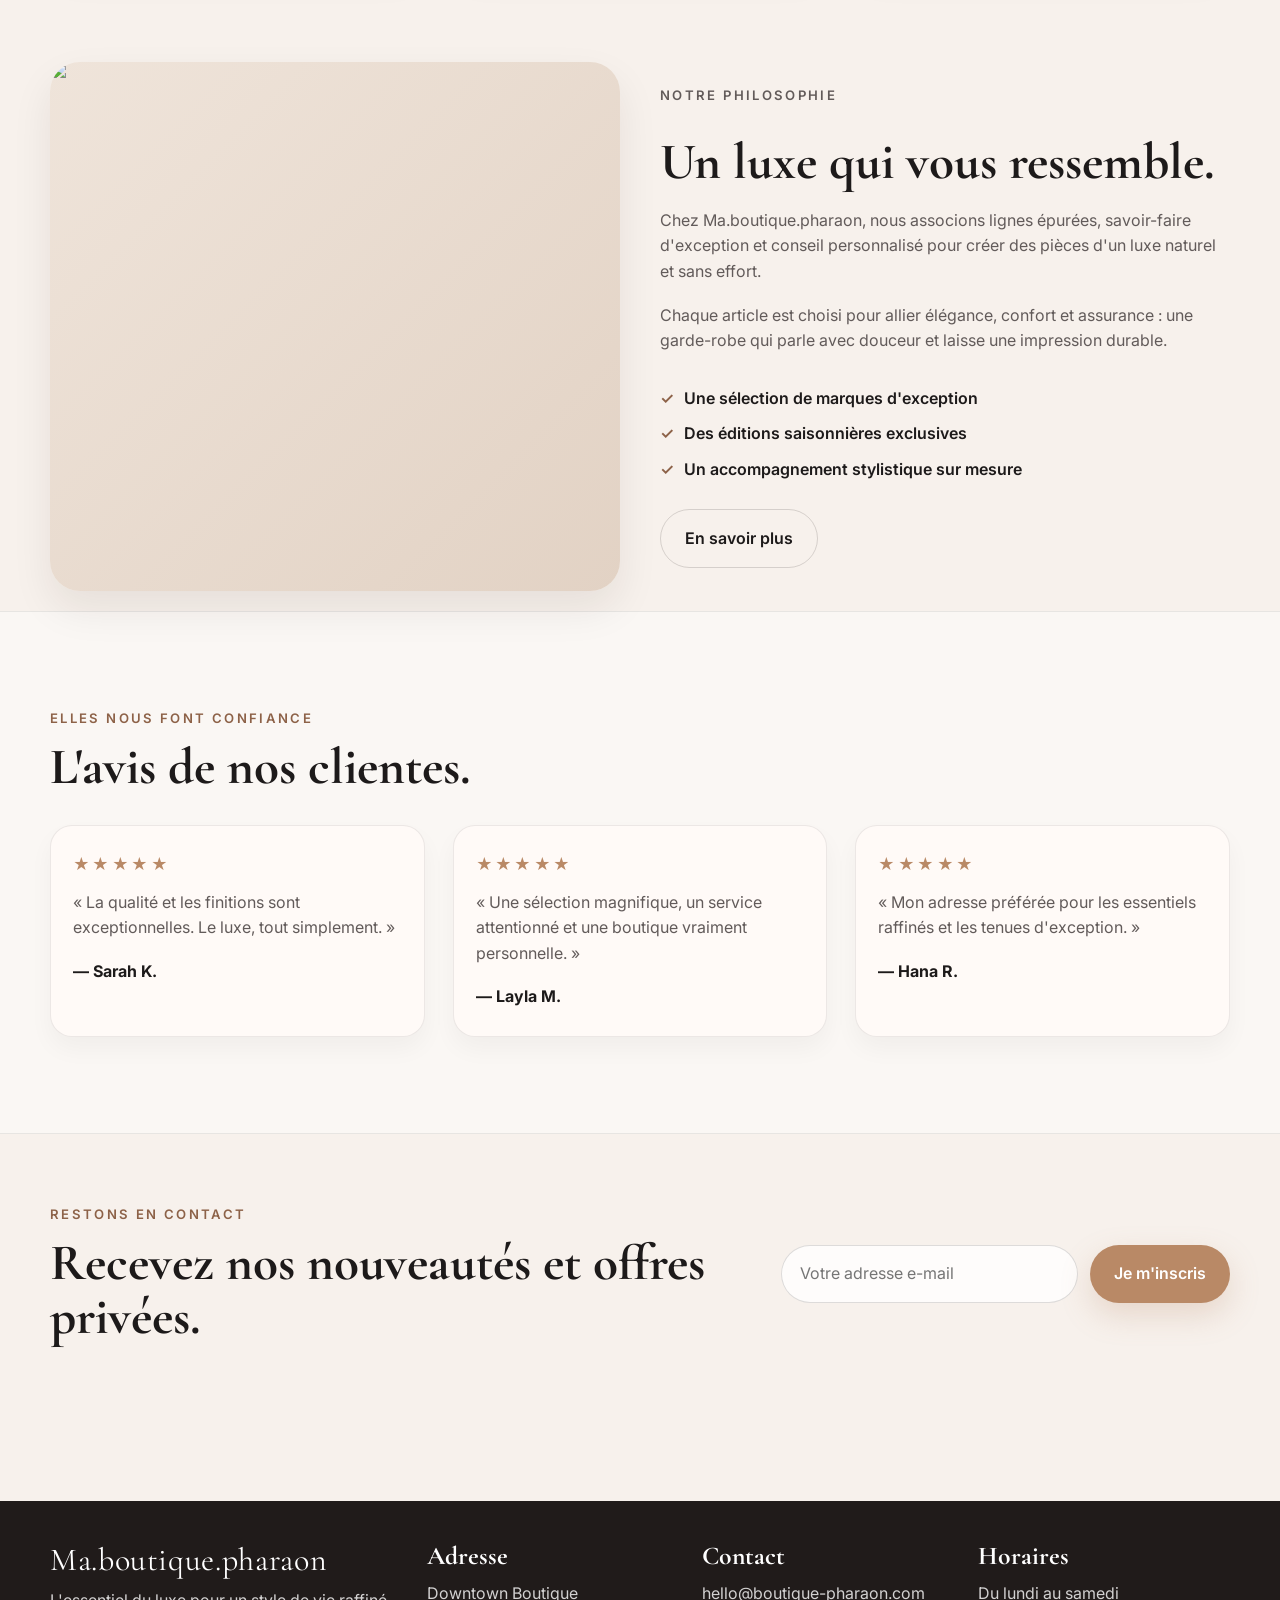
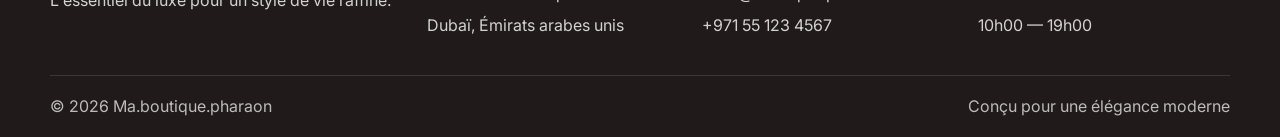
==== commit d8c1f7c7: "Restore misplaced site files and redesign the homepage in French The previous commit saved each file" ====
--- a/index.html
+++ b/index.html
@@ -1,81 +1,105 @@
 <!DOCTYPE html>
-<html lang="en">
+<html lang="fr">
   <head>
     <meta charset="UTF-8" />
     <meta name="viewport" content="width=device-width, initial-scale=1.0" />
-    <title>Ma.boutique.pharaon | Luxury Boutique</title>
+    <title>Ma.boutique.pharaon | Boutique de luxe</title>
     <meta
       name="description"
-      content="Luxury boutique storefront for Ma.boutique.pharaon featuring curated fashion, accessories, and elevated essentials."
+      content="Ma.boutique.pharaon : mode de luxe, accessoires raffinés et pièces signature, sélectionnés avec soin pour un style intemporel."
+    />
+    <meta name="theme-color" content="#f7f1ec" />
+    <meta property="og:title" content="Ma.boutique.pharaon | Boutique de luxe" />
+    <meta property="og:description" content="Mode de luxe, accessoires raffinés et pièces signature." />
+    <meta
+      property="og:image"
+      content="https://images.unsplash.com/photo-1515372039744-b8f02a3ae446?auto=format&fit=crop&w=1200&q=85"
     />
     <link rel="preconnect" href="https://fonts.googleapis.com" />
     <link rel="preconnect" href="https://fonts.gstatic.com" crossorigin />
+    <link rel="preconnect" href="https://images.unsplash.com" />
     <link
-      href="https://fonts.googleapis.com/css2?family=Cormorant+Garamond:wght@400;500;600;700&family=Inter:wght@400;500;600;700&display=swap"
+      href="https://fonts.googleapis.com/css2?family=Cormorant+Garamond:ital,wght@0,400;0,500;0,600;0,700;1,500&family=Inter:wght@400;500;600;700&display=swap"
       rel="stylesheet"
     />
     <link rel="stylesheet" href="style.css" />
   </head>
-  <body>
+  <body class="home">
+    <div class="announcement">
+      Livraison offerte dès 250 AED · Nouvelle collection disponible
+    </div>
+
     <header class="topbar">
       <div class="container nav">
-        <a href="#home" class="brand" aria-label="Ma.boutique.pharaon home">Ma.boutique.pharaon</a>
-
-        <button class="menu-toggle" aria-label="Toggle navigation" aria-expanded="false">
+        <a href="index.html" class="brand" aria-label="Ma.boutique.pharaon, accueil">Ma.boutique.pharaon</a>
+
+        <button class="menu-toggle" aria-label="Ouvrir le menu" aria-expanded="false">
           <span></span>
           <span></span>
           <span></span>
         </button>
 
-        <nav class="nav-links" aria-label="Main navigation">
-          <a href="#home">Home</a>
-          <a href="#collection">Collection</a>
-          <a href="#about">About</a>
-          <a href="#journal">Journal</a>
-          <a href="#contact">Contact</a>
+        <nav class="nav-links" aria-label="Navigation principale">
+          <a href="index.html" aria-current="page">Accueil</a>
+          <a href="products.html">Boutique</a>
+          <a href="about.html">À propos</a>
+          <a href="contact.html">Contact</a>
+          <a href="cart.html">Panier <span class="nav-cart-count">0</span></a>
         </nav>
-
-        <button class="cart-btn" aria-label="Open shopping cart">
-          Cart <span id="cart-count">0</span>
-        </button>
       </div>
     </header>
 
-    <main id="home">
+    <main>
       <section class="hero container">
         <div class="hero-copy">
-          <p class="eyebrow">Luxury boutique</p>
-          <h1>Elegance carefully curated for your lifestyle.</h1>
+          <p class="eyebrow">Maison de mode de luxe</p>
+          <h1>L'élégance, <em>pensée</em> pour une vie raffinée.</h1>
           <p class="lead">
-            Discover signature fashion, elevated essentials, and refined accessories designed
-            to feel timeless, personal, and unforgettable.
+            Découvrez une sélection de pièces signature, d'essentiels d'exception et d'accessoires
+            intemporels, choisis pour sublimer chaque instant de votre quotidien.
           </p>
 
           <div class="cta-row">
-            <a href="#collection" class="btn btn-primary">Shop the collection</a>
-            <a href="#about" class="btn btn-secondary">Our story</a>
+            <a href="products.html" class="btn btn-primary">Découvrir la collection</a>
+            <a href="about.html" class="btn btn-secondary">Notre histoire</a>
           </div>
 
           <div class="hero-metrics">
             <div>
-              <strong>1.8k+</strong>
-              <span>happy clients</span>
+              <strong>1,8k+</strong>
+              <span>clientes conquises</span>
             </div>
             <div>
               <strong>320+</strong>
-              <span>curated drops</span>
+              <span>pièces sélectionnées</span>
             </div>
             <div>
-              <strong>4.9/5</strong>
-              <span>client rating</span>
+              <strong>4,9/5</strong>
+              <span>note moyenne</span>
             </div>
           </div>
         </div>
 
-        <div class="hero-visual" aria-label="Boutique showcase image">
-          <div class="image-card main-card"></div>
+        <div class="hero-visual">
+          <img
+            class="hero-image"
+            src="https://images.unsplash.com/photo-1515372039744-b8f02a3ae446?auto=format&fit=crop&w=1400&q=85"
+            srcset="
+              https://images.unsplash.com/photo-1515372039744-b8f02a3ae446?auto=format&fit=crop&w=700&q=85   700w,
+              https://images.unsplash.com/photo-1515372039744-b8f02a3ae446?auto=format&fit=crop&w=1000&q=85 1000w,
+              https://images.unsplash.com/photo-1515372039744-b8f02a3ae446?auto=format&fit=crop&w=1400&q=85 1400w,
+              https://images.unsplash.com/photo-1515372039744-b8f02a3ae446?auto=format&fit=crop&w=2000&q=85 2000w
+            "
+            sizes="(max-width: 900px) 100vw, 520px"
+            alt="Mannequin portant une tenue élégante de la nouvelle collection"
+            width="1400"
+            height="1750"
+            fetchpriority="high"
+            decoding="async"
+            data-fallback="1529139574466-a303027c1d8b"
+          />
           <div class="floating-card">
-            <p>New arrival</p>
+            <p>Nouveauté</p>
             <strong>Maison Signature</strong>
           </div>
         </div>
@@ -84,162 +108,185 @@
       <section class="featured-strip">
         <div class="container strip-grid">
           <div>
-            <span>Free delivery</span>
-            <small>on orders above 250 AED</small>
-          </div>
-          <div>
-            <span>Worldwide shipping</span>
-            <small>carefully packed & insured</small>
-          </div>
-          <div>
-            <span>Styling support</span>
-            <small>personalized concierge</small>
-          </div>
-        </div>
-      </section>
-
-      <section class="collection container" id="collection">
+            <span>Livraison offerte</span>
+            <small>dès 250 AED d'achat</small>
+          </div>
+          <div>
+            <span>Expédition internationale</span>
+            <small>emballage soigné et assuré</small>
+          </div>
+          <div>
+            <span>Conseil personnalisé</span>
+            <small>un service de stylisme dédié</small>
+          </div>
+        </div>
+      </section>
+
+      <section class="container section-block reveal" id="categories">
         <div class="section-header">
           <div>
-            <p class="eyebrow">Featured collection</p>
-            <h2>Signature pieces for elevated living.</h2>
-          </div>
-          <a href="#contact" class="text-link">Book a private styling call</a>
-        </div>
-
-        <div class="filters" aria-label="Product filters">
-          <button class="filter-btn active" type="button" data-filter="all">All</button>
-          <button class="filter-btn" type="button" data-filter="dresses">Dresses</button>
-          <button class="filter-btn" type="button" data-filter="accessories">Accessories</button>
-          <button class="filter-btn" type="button" data-filter="shoes">Shoes</button>
-        </div>
-
-        <div class="product-grid" id="product-grid"></div>
-      </section>
-
-      <section class="story container" id="about">
-        <div class="story-image" aria-label="Boutique storefront"></div>
-
+            <p class="eyebrow">Nos univers</p>
+            <h2>Trouvez la pièce qui vous ressemble.</h2>
+          </div>
+        </div>
+
+        <div class="category-grid">
+          <a href="products.html" class="category-card">
+            <img
+              src="https://images.unsplash.com/photo-1595777457583-95e059d581b8?auto=format&fit=crop&w=1000&q=85"
+              srcset="
+                https://images.unsplash.com/photo-1595777457583-95e059d581b8?auto=format&fit=crop&w=600&q=85   600w,
+                https://images.unsplash.com/photo-1595777457583-95e059d581b8?auto=format&fit=crop&w=1000&q=85 1000w,
+                https://images.unsplash.com/photo-1595777457583-95e059d581b8?auto=format&fit=crop&w=1400&q=85 1400w
+              "
+              sizes="(max-width: 900px) 100vw, 380px"
+              alt="Robe de soirée élégante"
+              loading="lazy"
+              decoding="async"
+              width="1000"
+              height="1250"
+              data-fallback="1496747611176-843222e1e57c"
+            />
+            <span class="category-label">Robes <small>Découvrir →</small></span>
+          </a>
+          <a href="products.html" class="category-card">
+            <img
+              src="https://images.unsplash.com/photo-1548036328-c9fa89d128fa?auto=format&fit=crop&w=1000&q=85"
+              srcset="
+                https://images.unsplash.com/photo-1548036328-c9fa89d128fa?auto=format&fit=crop&w=600&q=85   600w,
+                https://images.unsplash.com/photo-1548036328-c9fa89d128fa?auto=format&fit=crop&w=1000&q=85 1000w,
+                https://images.unsplash.com/photo-1548036328-c9fa89d128fa?auto=format&fit=crop&w=1400&q=85 1400w
+              "
+              sizes="(max-width: 900px) 100vw, 380px"
+              alt="Sac en cuir de luxe"
+              loading="lazy"
+              decoding="async"
+              width="1000"
+              height="1250"
+              data-fallback="1584917865442-de89df76afd3"
+            />
+            <span class="category-label">Accessoires <small>Découvrir →</small></span>
+          </a>
+          <a href="products.html" class="category-card">
+            <img
+              src="https://images.unsplash.com/photo-1515347619252-60a4bf4fff4f?auto=format&fit=crop&w=1000&q=85"
+              srcset="
+                https://images.unsplash.com/photo-1515347619252-60a4bf4fff4f?auto=format&fit=crop&w=600&q=85   600w,
+                https://images.unsplash.com/photo-1515347619252-60a4bf4fff4f?auto=format&fit=crop&w=1000&q=85 1000w,
+                https://images.unsplash.com/photo-1515347619252-60a4bf4fff4f?auto=format&fit=crop&w=1400&q=85 1400w
+              "
+              sizes="(max-width: 900px) 100vw, 380px"
+              alt="Escarpins élégants"
+              loading="lazy"
+              decoding="async"
+              width="1000"
+              height="1250"
+              data-fallback="1543163521-1bf539c55dd2"
+            />
+            <span class="category-label">Chaussures <small>Découvrir →</small></span>
+          </a>
+        </div>
+      </section>
+
+      <section class="container section-block reveal" id="featured">
+        <div class="section-header">
+          <div>
+            <p class="eyebrow">Collection vedette</p>
+            <h2>Des pièces signature pour un style d'exception.</h2>
+          </div>
+          <a href="products.html" class="text-link">Voir toute la boutique →</a>
+        </div>
+
+        <div class="product-grid" id="featured-products"></div>
+      </section>
+
+      <section class="container story reveal" id="about-home">
+        <div class="story-media">
+          <img
+            src="https://images.unsplash.com/photo-1441986300917-64674bd600d8?auto=format&fit=crop&w=1400&q=85"
+            srcset="
+              https://images.unsplash.com/photo-1441986300917-64674bd600d8?auto=format&fit=crop&w=700&q=85   700w,
+              https://images.unsplash.com/photo-1441986300917-64674bd600d8?auto=format&fit=crop&w=1100&q=85 1100w,
+              https://images.unsplash.com/photo-1441986300917-64674bd600d8?auto=format&fit=crop&w=1600&q=85 1600w
+            "
+            sizes="(max-width: 900px) 100vw, 560px"
+            alt="Intérieur de la boutique"
+            loading="lazy"
+            decoding="async"
+            width="1400"
+            height="1300"
+            data-fallback="1524504388940-b1c1722653e1"
+          />
+        </div>
         <div class="story-copy">
-          <p class="eyebrow">About the boutique</p>
-          <h2>Refined fashion with a personal touch.</h2>
+          <p class="eyebrow">Notre philosophie</p>
+          <h2>Un luxe qui vous ressemble.</h2>
           <p>
-            At Ma.boutique.pharaon, each piece is selected with intention and style heritage in mind.
-            We blend timeless silhouettes with contemporary elegance to help every client feel
-            elevated, confident, and entirely themselves.
+            Chez Ma.boutique.pharaon, nous associons lignes épurées, savoir-faire d'exception et conseil
+            personnalisé pour créer des pièces d'un luxe naturel et sans effort.
           </p>
           <p>
-            From statement accessories to polished staples, our boutique experiences are designed around
-            quality, modern luxury, and a highly personal service.
+            Chaque article est choisi pour allier élégance, confort et assurance : une garde-robe qui
+            parle avec douceur et laisse une impression durable.
           </p>
           <ul class="check-list">
-            <li>Curated premium brands</li>
-            <li>Exclusive seasonal drops</li>
-            <li>Personal styling guidance</li>
+            <li>Une sélection de marques d'exception</li>
+            <li>Des éditions saisonnières exclusives</li>
+            <li>Un accompagnement stylistique sur mesure</li>
           </ul>
-        </div>
-      </section>
-
-      <section class="journal container" id="journal">
-        <div class="section-header">
-          <div>
-            <p class="eyebrow">Style journal</p>
-            <h2>Fresh inspiration from the boutique.</h2>
-          </div>
-        </div>
-
-        <div class="journal-grid">
-          <article class="journal-card">
-            <div class="journal-thumb thumb-one"></div>
-            <div class="journal-body">
-              <span>Fashion edit</span>
-              <h3>How to build a capsule wardrobe that still feels luxurious.</h3>
-            </div>
-          </article>
-
-          <article class="journal-card">
-            <div class="journal-thumb thumb-two"></div>
-            <div class="journal-body">
-              <span>Styling guide</span>
-              <h3>Five accessory pieces that instantly elevate a minimalist look.</h3>
-            </div>
-          </article>
-
-          <article class="journal-card">
-            <div class="journal-thumb thumb-three"></div>
-            <div class="journal-body">
-              <span>Behind the scenes</span>
-              <h3>Designing a boutique experience rooted in elegance and comfort.</h3>
-            </div>
-          </article>
+          <a href="about.html" class="btn btn-secondary story-btn">En savoir plus</a>
         </div>
       </section>
 
       <section class="testimonials">
-        <div class="container">
-          <p class="eyebrow">Client love</p>
-          <h2>Trusted by style-conscious customers.</h2>
+        <div class="container reveal">
+          <p class="eyebrow">Elles nous font confiance</p>
+          <h2>L'avis de nos clientes.</h2>
 
           <div class="testimonial-grid">
             <blockquote>
-              “The quality is exceptional and every detail feels luxurious. I keep coming back.”
+              <span class="stars" aria-label="5 étoiles sur 5">★★★★★</span>
+              « La qualité et les finitions sont exceptionnelles. Le luxe, tout simplement. »
               <footer>— Sarah K.</footer>
             </blockquote>
             <blockquote>
-              “The shopping experience is thoughtful, personal, and beautifully curated.”
+              <span class="stars" aria-label="5 étoiles sur 5">★★★★★</span>
+              « Une sélection magnifique, un service attentionné et une boutique vraiment personnelle. »
               <footer>— Layla M.</footer>
             </blockquote>
             <blockquote>
-              “A boutique that feels elevated, modern, and completely true to my style.”
+              <span class="stars" aria-label="5 étoiles sur 5">★★★★★</span>
+              « Mon adresse préférée pour les essentiels raffinés et les tenues d'exception. »
               <footer>— Hana R.</footer>
             </blockquote>
           </div>
         </div>
       </section>
 
-      <section class="newsletter container" id="contact">
-        <div>
-          <p class="eyebrow">Stay in touch</p>
-          <h2>Receive new arrivals and private offers.</h2>
+      <section class="container newsletter reveal" id="newsletter">
+        <div>
+          <p class="eyebrow">Restons en contact</p>
+          <h2>Recevez nos nouveautés et offres privées.</h2>
         </div>
 
         <form class="newsletter-form">
-          <input type="email" placeholder="Your email address" aria-label="Email address" />
-          <button type="submit" class="btn btn-primary">Join now</button>
+          <input type="email" placeholder="Votre adresse e-mail" aria-label="Adresse e-mail" required />
+          <button type="submit" class="btn btn-primary">Je m'inscris</button>
         </form>
       </section>
     </main>
-
-    <aside class="cart-drawer" aria-label="Shopping cart panel">
-      <div class="cart-header">
-        <h3>Your cart</h3>
-        <button type="button" class="close-cart" aria-label="Close cart">×</button>
-      </div>
-
-      <div class="cart-items" id="cart-items">
-        <p class="empty-cart">Your cart is empty.</p>
-      </div>
-
-      <div class="cart-summary">
-        <div>
-          <span>Subtotal</span>
-          <strong id="cart-total">AED 0</strong>
-        </div>
-        <button type="button" class="btn btn-primary checkout-btn">Checkout</button>
-      </div>
-    </aside>
 
     <footer class="site-footer">
       <div class="container footer-grid">
         <div>
-          <a href="#home" class="brand">Ma.boutique.pharaon</a>
-          <p>Luxury essentials for a refined lifestyle.</p>
-        </div>
-
-        <div>
-          <h4>Visit</h4>
+          <a href="index.html" class="brand">Ma.boutique.pharaon</a>
+          <p>L'essentiel du luxe pour un style de vie raffiné.</p>
+        </div>
+
+        <div>
+          <h4>Adresse</h4>
           <p>Downtown Boutique</p>
-          <p>Dubai, UAE</p>
+          <p>Dubaï, Émirats arabes unis</p>
         </div>
 
         <div>
@@ -249,15 +296,15 @@
         </div>
 
         <div>
-          <h4>Hours</h4>
-          <p>Mon - Sat</p>
-          <p>10:00 — 19:00</p>
+          <h4>Horaires</h4>
+          <p>Du lundi au samedi</p>
+          <p>10h00 — 19h00</p>
         </div>
       </div>
 
       <div class="container footer-bottom">
         <span>© <span id="year"></span> Ma.boutique.pharaon</span>
-        <span>Made for modern elegance</span>
+        <span>Conçu pour une élégance moderne</span>
       </div>
     </footer>
 
--- a/style.css
+++ b/style.css
@@ -6,9 +6,9 @@
   --muted: #625b5a;
   --accent: #b98966;
   --accent-deep: #8d6248;
-  --sage: #c6c1b8;
   --line: rgba(24, 18, 17, 0.08);
   --shadow: 0 18px 40px rgba(32, 22, 17, 0.08);
+  --img-placeholder: linear-gradient(135deg, #efe4da, #e2d2c4);
 }
 
 * {
@@ -38,7 +38,8 @@
 }
 
 button,
-input {
+input,
+textarea {
   font: inherit;
 }
 
@@ -81,6 +82,11 @@
   background: rgba(247, 241, 236, 0.9);
   backdrop-filter: blur(8px);
   border-bottom: 1px solid var(--line);
+  transition: box-shadow 0.3s ease;
+}
+
+.topbar.scrolled {
+  box-shadow: 0 10px 30px rgba(32, 22, 17, 0.06);
 }
 
 .nav {
@@ -98,7 +104,8 @@
 
 .nav-links {
   display: flex;
-  gap: 26px;
+  align-items: center;
+  gap: 22px;
   color: var(--muted);
   font-size: 0.96rem;
 }
@@ -125,33 +132,43 @@
   transform: scaleX(1);
 }
 
-.cart-btn,
+.nav-cart-count {
+  display: inline-grid;
+  place-items: center;
+  min-width: 22px;
+  min-height: 22px;
+  padding: 2px 6px;
+  border-radius: 999px;
+  background: var(--accent);
+  color: white;
+  font-size: 0.72rem;
+  margin-left: 6px;
+}
+
 .btn {
   border: none;
   border-radius: 999px;
   display: inline-flex;
   align-items: center;
   justify-content: center;
-  gap: 8px;
-  transition: transform 0.2s ease, box-shadow 0.2s ease;
-}
-
-.cart-btn {
-  background: var(--text);
-  color: white;
-  padding: 0.82rem 1.2rem;
+  padding: 1rem 1.5rem;
   font-weight: 600;
-}
-
-.cart-btn span {
-  display: inline-grid;
-  place-items: center;
-  min-width: 24px;
-  min-height: 24px;
-  border-radius: 50%;
+  transition: transform 0.2s ease;
+}
+
+.btn:hover {
+  transform: translateY(-1px);
+}
+
+.btn-primary {
   background: var(--accent);
   color: white;
-  font-size: 0.8rem;
+  box-shadow: 0 12px 30px rgba(185, 137, 102, 0.25);
+}
+
+.btn-secondary {
+  background: transparent;
+  border: 1px solid rgba(24, 18, 17, 0.15);
 }
 
 .hero {
@@ -162,8 +179,9 @@
   padding: 72px 0 46px;
 }
 
-.hero-copy h1 {
-  font-size: clamp(3.2rem, 5vw, 5.2rem);
+.hero-copy h1,
+.page-hero h1 {
+  font-size: clamp(3.1rem, 5vw, 5.2rem);
   margin-bottom: 18px;
   max-width: 560px;
 }
@@ -181,28 +199,6 @@
   margin-top: 28px;
 }
 
-.btn {
-  padding: 1rem 1.5rem;
-  font-weight: 600;
-}
-
-.btn-primary {
-  background: var(--accent);
-  color: white;
-  box-shadow: 0 12px 30px rgba(185, 137, 102, 0.25);
-}
-
-.btn-secondary {
-  background: transparent;
-  border: 1px solid rgba(24, 18, 17, 0.15);
-}
-
-.btn:hover,
-.cart-btn:hover,
-.filter-btn:hover {
-  transform: translateY(-1px);
-}
-
 .hero-metrics {
   display: flex;
   flex-wrap: wrap;
@@ -231,17 +227,16 @@
   min-height: 620px;
 }
 
-.image-card {
+.hero-image {
   position: absolute;
   inset: 0 40px 0 0;
-  background-size: cover;
-  background-position: center;
+  width: calc(100% - 40px);
+  height: 100%;
+  object-fit: cover;
+  object-position: center top;
   border-radius: 32px;
   box-shadow: var(--shadow);
-}
-
-.main-card {
-  background-image: url("https://images.unsplash.com/photo-1529139574466-a303027c1d8b?auto=format&fit=crop&w=900&q=80");
+  background: var(--img-placeholder);
 }
 
 .floating-card {
@@ -249,7 +244,7 @@
   right: 0;
   bottom: 38px;
   background: rgba(255, 253, 251, 0.84);
-  backdrop-filter: blur(6px);
+  backdrop-filter: blur(10px);
   border: 1px solid rgba(24, 18, 17, 0.08);
   border-radius: 20px;
   padding: 16px 18px;
@@ -298,11 +293,12 @@
   color: var(--muted);
 }
 
-.collection,
+.section-block,
 .story,
-.journal,
-.newsletter {
-  padding: 96px 0 0;
+.newsletter,
+.main-page {
+  padding-top: 70px;
+  padding-bottom: 20px;
 }
 
 .section-header {
@@ -325,11 +321,220 @@
   font-weight: 600;
 }
 
+.product-grid {
+  display: grid;
+  grid-template-columns: repeat(3, minmax(0, 1fr));
+  gap: 28px;
+}
+
+.product-card {
+  display: flex;
+  flex-direction: column;
+  background: var(--panel);
+  border: 1px solid var(--line);
+  border-radius: 28px;
+  overflow: hidden;
+  box-shadow: 0 14px 28px rgba(36, 26, 20, 0.04);
+  transition: transform 0.35s ease, box-shadow 0.35s ease;
+}
+
+.product-card:hover {
+  transform: translateY(-4px);
+  box-shadow: 0 24px 48px rgba(36, 26, 20, 0.1);
+}
+
+.product-media {
+  position: relative;
+  aspect-ratio: 4 / 5;
+  overflow: hidden;
+  background: var(--img-placeholder);
+}
+
+.product-media img {
+  width: 100%;
+  height: 100%;
+  object-fit: cover;
+  transition: transform 0.7s ease;
+}
+
+.product-card:hover .product-media img {
+  transform: scale(1.05);
+}
+
+.product-badge {
+  position: absolute;
+  top: 16px;
+  left: 16px;
+  padding: 6px 12px;
+  border-radius: 999px;
+  background: rgba(255, 253, 251, 0.9);
+  color: var(--accent-deep);
+  font-size: 0.72rem;
+  font-weight: 600;
+  letter-spacing: 0.12em;
+  text-transform: uppercase;
+}
+
+.product-body {
+  display: flex;
+  flex: 1;
+  flex-direction: column;
+  padding: 22px 22px 24px;
+}
+
+.product-tag {
+  display: inline-block;
+  font-size: 0.75rem;
+  text-transform: uppercase;
+  letter-spacing: 0.12em;
+  color: var(--accent-deep);
+  margin-bottom: 8px;
+}
+
+.product-body h3 {
+  font-size: clamp(2rem, 2vw, 2.4rem);
+  margin-bottom: 8px;
+}
+
+.product-body p {
+  color: var(--muted);
+  margin-bottom: 18px;
+}
+
+.product-meta {
+  margin-top: auto;
+  display: flex;
+  align-items: center;
+  justify-content: space-between;
+  gap: 18px;
+}
+
+.price {
+  font-weight: 700;
+  font-size: 1.08rem;
+}
+
+.product-meta button {
+  background: var(--text);
+  color: white;
+  border: none;
+  border-radius: 999px;
+  padding: 0.72rem 1rem;
+  font-weight: 600;
+}
+
+.story {
+  display: grid;
+  grid-template-columns: 1fr 1fr;
+  gap: 40px;
+  align-items: center;
+}
+
+.story-page {
+  padding-top: 0;
+}
+
+.story-image {
+  min-height: 520px;
+  border-radius: 30px;
+  background-image: url("https://images.unsplash.com/photo-1524504388940-b1c1722653e1?auto=format&fit=crop&w=1100&q=80");
+  background-size: cover;
+  background-position: center;
+  box-shadow: var(--shadow);
+}
+
+.story-copy {
+  display: grid;
+  gap: 18px;
+}
+
+.story-copy p {
+  color: var(--muted);
+}
+
+.check-list {
+  list-style: none;
+  padding: 0;
+  margin: 14px 0 0;
+  display: grid;
+  gap: 10px;
+  color: var(--text);
+  font-weight: 600;
+}
+
+.check-list li::before {
+  content: "✓";
+  color: var(--accent-deep);
+  margin-right: 10px;
+}
+
+.testimonials {
+  padding: 96px 0 0;
+  background: rgba(255, 255, 255, 0.38);
+  border-top: 1px solid var(--line);
+  border-bottom: 1px solid var(--line);
+}
+
+.testimonial-grid {
+  display: grid;
+  grid-template-columns: repeat(3, minmax(0, 1fr));
+  gap: 28px;
+  margin-top: 30px;
+  padding-bottom: 96px;
+}
+
+.testimonial-grid blockquote {
+  margin: 0;
+  background: var(--panel);
+  border: 1px solid var(--line);
+  border-radius: 22px;
+  padding: 26px 22px;
+  color: var(--muted);
+  box-shadow: 0 12px 24px rgba(32, 22, 17, 0.04);
+}
+
+.testimonial-grid footer {
+  margin-top: 18px;
+  color: var(--text);
+  font-weight: 700;
+}
+
+.newsletter {
+  display: flex;
+  align-items: center;
+  justify-content: space-between;
+  gap: 24px;
+  padding-bottom: 96px;
+}
+
+.newsletter-form {
+  display: flex;
+  gap: 12px;
+  width: min(520px, 100%);
+}
+
+.newsletter-form input {
+  flex: 1;
+  min-height: 54px;
+  padding: 0 18px;
+  border: 1px solid rgba(24, 18, 17, 0.14);
+  border-radius: 999px;
+  background: rgba(255, 255, 255, 0.8);
+}
+
+.page-hero {
+  margin-bottom: 32px;
+}
+
+.small-hero {
+  padding-top: 40px;
+}
+
 .filters {
   display: flex;
   flex-wrap: wrap;
   gap: 12px;
-  margin: 20px 0 28px;
+  margin: 20px 0 30px;
 }
 
 .filter-btn {
@@ -347,292 +552,115 @@
   border-color: var(--text);
 }
 
-.product-grid {
+.values-grid {
   display: grid;
   grid-template-columns: repeat(3, minmax(0, 1fr));
+  gap: 24px;
+  margin: 48px 0 30px;
+}
+
+.values-grid article,
+.contact-card,
+.contact-form,
+.order-summary,
+.cart-item {
+  background: rgba(255, 255, 255, 0.52);
+  border: 1px solid var(--line);
+  border-radius: 24px;
+  box-shadow: 0 14px 28px rgba(36, 26, 20, 0.04);
+}
+
+.values-grid article {
+  padding: 24px;
+}
+
+.values-grid h3 {
+  margin-bottom: 10px;
+  font-size: 2.2rem;
+}
+
+.values-grid p,
+.contact-card p,
+.contact-card li,
+.contact-form label {
+  color: var(--muted);
+}
+
+.contact-grid {
+  display: grid;
+  grid-template-columns: 0.9fr 1.1fr;
   gap: 28px;
-}
-
-.product-card {
-  background: var(--panel);
-  border: 1px solid var(--line);
-  border-radius: 28px;
-  overflow: hidden;
-  box-shadow: 0 14px 28px rgba(36, 26, 20, 0.04);
-}
-
-.product-image {
-  height: 320px;
-  background-size: cover;
-  background-position: center;
-}
-
-.product-body {
-  padding: 20px 20px 24px;
-}
-
-.product-tag {
-  display: inline-block;
-  font-size: 0.75rem;
-  text-transform: uppercase;
-  letter-spacing: 0.12em;
-  color: var(--accent-deep);
-  margin-bottom: 8px;
-}
-
-.product-body h3 {
-  font-size: clamp(2rem, 2vw, 2.4rem);
-  margin-bottom: 8px;
-}
-
-.product-body p {
-  color: var(--muted);
-  margin-bottom: 18px;
-}
-
-.product-meta {
-  display: flex;
+  margin-top: 20px;
+}
+
+.contact-card,
+.contact-form {
+  padding: 24px;
+}
+
+.contact-card ul {
+  padding-left: 20px;
+  margin: 18px 0 0;
+}
+
+.contact-form {
+  display: grid;
+  gap: 16px;
+}
+
+.contact-form label {
+  display: grid;
+  gap: 8px;
+  font-weight: 600;
+}
+
+.contact-form input,
+.contact-form textarea {
+  width: 100%;
+  border: 1px solid rgba(24, 18, 17, 0.12);
+  border-radius: 16px;
+  padding: 0.9rem 1rem;
+  background: rgba(255, 255, 255, 0.8);
+}
+
+.cart-layout {
+  display: grid;
+  grid-template-columns: 1.3fr 0.7fr;
+  gap: 28px;
+}
+
+.cart-list {
+  display: grid;
+  gap: 16px;
+}
+
+.cart-item {
+  display: flex;
+  gap: 16px;
   align-items: center;
-  justify-content: space-between;
-  gap: 18px;
-}
-
-.price {
-  font-weight: 700;
-  font-size: 1.08rem;
-}
-
-.product-meta button {
-  background: var(--text);
-  color: white;
-  border: none;
-  border-radius: 999px;
-  padding: 0.72rem 1rem;
-  font-weight: 600;
-}
-
-.story {
-  display: grid;
-  grid-template-columns: 1fr 1fr;
-  gap: 40px;
-  align-items: center;
-}
-
-.story-image {
-  min-height: 520px;
-  border-radius: 30px;
-  background-image: url("https://images.unsplash.com/photo-1524504388940-b1c1722653e1?auto=format&fit=crop&w=1100&q=80");
-  background-size: cover;
-  background-position: center;
-  box-shadow: var(--shadow);
-}
-
-.story-copy {
-  display: grid;
-  gap: 18px;
-}
-
-.story-copy p {
-  color: var(--muted);
-}
-
-.check-list {
-  list-style: none;
-  padding: 0;
-  margin: 14px 0 0;
-  display: grid;
-  gap: 10px;
-  color: var(--text);
-  font-weight: 600;
-}
-
-.check-list li::before {
-  content: "✓";
-  color: var(--accent-deep);
-  margin-right: 10px;
-}
-
-.journal-grid {
-  display: grid;
-  grid-template-columns: repeat(3, minmax(0, 1fr));
-  gap: 28px;
-}
-
-.journal-card {
-  background: rgba(255, 255, 255, 0.5);
-  border: 1px solid var(--line);
-  border-radius: 26px;
-  overflow: hidden;
-}
-
-.journal-thumb {
-  height: 260px;
-  background-size: cover;
-  background-position: center;
-}
-
-.thumb-one {
-  background-image: url("https://images.unsplash.com/photo-1483985988355-763728e1935b?auto=format&fit=crop&w=900&q=80");
-}
-
-.thumb-two {
-  background-image: url("https://images.unsplash.com/photo-1521572267360-ee0c2909d518?auto=format&fit=crop&w=900&q=80");
-}
-
-.thumb-three {
-  background-image: url("https://images.unsplash.com/photo-1515886657613-9f3515b0c78f?auto=format&fit=crop&w=900&q=80");
-}
-
-.journal-body {
-  padding: 22px 20px 24px;
-}
-
-.journal-body span {
-  display: inline-block;
-  font-size: 0.72rem;
-  letter-spacing: 0.12em;
-  text-transform: uppercase;
-  color: var(--accent-deep);
-  margin-bottom: 10px;
-}
-
-.journal-body h3 {
-  font-size: clamp(1.7rem, 2vw, 2.2rem);
-}
-
-.testimonials {
-  padding: 96px 0 0;
-  background: rgba(255, 255, 255, 0.38);
-  border-top: 1px solid var(--line);
-  border-bottom: 1px solid var(--line);
-}
-
-.testimonial-grid {
-  display: grid;
-  grid-template-columns: repeat(3, minmax(0, 1fr));
-  gap: 28px;
-  margin-top: 30px;
-  padding-bottom: 96px;
-}
-
-.testimonial-grid blockquote {
-  margin: 0;
-  background: var(--panel);
-  border: 1px solid var(--line);
-  border-radius: 22px;
-  padding: 26px 22px;
-  color: var(--muted);
-  box-shadow: 0 12px 24px rgba(32, 22, 17, 0.04);
-}
-
-.testimonial-grid footer {
-  margin-top: 18px;
-  color: var(--text);
-  font-weight: 700;
-}
-
-.newsletter {
-  display: flex;
-  align-items: center;
-  justify-content: space-between;
-  gap: 24px;
-  padding-bottom: 96px;
-}
-
-.newsletter-form {
-  display: flex;
-  gap: 12px;
-  width: min(520px, 100%);
-}
-
-.newsletter-form input {
-  flex: 1;
-  min-height: 54px;
-  padding: 0 18px;
-  border: 1px solid rgba(24, 18, 17, 0.14);
-  border-radius: 999px;
-  background: rgba(255, 255, 255, 0.8);
-}
-
-.cart-drawer {
-  position: fixed;
-  top: 0;
-  right: 0;
-  width: min(420px, 100%);
-  height: 100vh;
-  background: #fffdfb;
-  box-shadow: -18px 0 40px rgba(31, 24, 20, 0.12);
-  transform: translateX(105%);
-  transition: transform 0.3s ease;
-  z-index: 200;
-  display: flex;
-  flex-direction: column;
-}
-
-.cart-drawer.open {
-  transform: translateX(0);
-}
-
-.cart-header,
-.cart-summary {
-  display: flex;
-  align-items: center;
-  justify-content: space-between;
-  gap: 16px;
-  padding: 22px 20px;
-  border-bottom: 1px solid var(--line);
-}
-
-.close-cart {
-  border: none;
-  background: transparent;
-  font-size: 2rem;
-  line-height: 1;
-}
-
-.cart-items {
-  padding: 16px 20px;
-  overflow-y: auto;
-  flex: 1;
-}
-
-.empty-cart {
-  color: var(--muted);
-}
-
-.cart-item {
-  display: flex;
-  gap: 12px;
-  border: 1px solid var(--line);
+  padding: 14px;
+}
+
+.cart-item-thumb {
+  width: 90px;
+  min-width: 90px;
+  height: 90px;
   border-radius: 18px;
-  padding: 10px;
-  margin-bottom: 14px;
-  background: rgba(250, 245, 241, 0.9);
-}
-
-.cart-item-thumb {
-  width: 78px;
-  min-width: 78px;
-  height: 78px;
-  border-radius: 14px;
-  background-size: cover;
-  background-position: center;
+  object-fit: cover;
+  background: var(--img-placeholder);
 }
 
 .cart-item-info {
   flex: 1;
-  display: flex;
-  flex-direction: column;
-  justify-content: center;
 }
 
 .cart-item-info strong {
-  font-size: 1.1rem;
+  display: block;
+  font-size: 1.2rem;
 }
 
 .cart-item-info span {
   color: var(--muted);
-  font-size: 0.9rem;
 }
 
 .remove-item {
@@ -640,31 +668,43 @@
   background: transparent;
   color: var(--accent-deep);
   font-weight: 700;
-  padding: 0;
-}
-
-.cart-summary {
+}
+
+.order-summary {
+  padding: 24px;
+  height: fit-content;
+}
+
+.order-summary h3 {
+  font-size: 2.2rem;
+  margin-bottom: 18px;
+}
+
+.summary-row {
+  display: flex;
+  justify-content: space-between;
+  margin-bottom: 12px;
+  color: var(--muted);
+}
+
+.total-row {
+  margin-top: 20px;
+  padding-top: 18px;
   border-top: 1px solid var(--line);
-  border-bottom: 0;
-  flex-direction: column;
-  align-items: stretch;
-}
-
-.cart-summary > div {
-  display: flex;
-  justify-content: space-between;
-  align-items: center;
-  margin-bottom: 12px;
+  color: var(--text);
+  font-weight: 700;
 }
 
 .checkout-btn {
   width: 100%;
+  margin-top: 18px;
 }
 
 .site-footer {
   background: #201b1a;
   color: rgba(255, 255, 255, 0.8);
   padding: 42px 0 18px;
+  margin-top: 60px;
 }
 
 .footer-grid {
@@ -719,10 +759,12 @@
   .hero,
   .story,
   .newsletter,
+  .contact-grid,
+  .cart-layout,
   .footer-grid,
   .product-grid,
-  .journal-grid,
-  .testimonial-grid {
+  .testimonial-grid,
+  .values-grid {
     grid-template-columns: 1fr;
   }
 
@@ -756,10 +798,6 @@
     display: flex;
   }
 
-  .cart-btn {
-    margin-left: auto;
-  }
-
   .newsletter {
     align-items: flex-start;
   }
@@ -779,10 +817,6 @@
     flex-direction: column;
   }
 
-  .hero-copy h1 {
-    max-width: 100%;
-  }
-
   .product-image {
     height: 280px;
   }
@@ -791,3 +825,232 @@
     flex-direction: column;
   }
 }
+
+/* Page d'accueil */
+
+.announcement {
+  background: var(--text);
+  color: rgba(255, 255, 255, 0.88);
+  text-align: center;
+  font-size: 0.8rem;
+  letter-spacing: 0.08em;
+  padding: 9px 16px;
+}
+
+.nav-links a[aria-current="page"] {
+  color: var(--text);
+}
+
+.hero-copy h1 em {
+  font-style: italic;
+  color: var(--accent-deep);
+}
+
+.home .hero {
+  padding-top: 64px;
+}
+
+.category-grid {
+  display: grid;
+  grid-template-columns: repeat(3, minmax(0, 1fr));
+  gap: 24px;
+}
+
+.category-card {
+  position: relative;
+  display: block;
+  aspect-ratio: 4 / 5;
+  border-radius: 28px;
+  overflow: hidden;
+  background: var(--img-placeholder);
+  box-shadow: var(--shadow);
+}
+
+.category-card img {
+  width: 100%;
+  height: 100%;
+  object-fit: cover;
+  transition: transform 0.8s ease;
+}
+
+.category-card::after {
+  content: "";
+  position: absolute;
+  inset: 0;
+  background: linear-gradient(180deg, rgba(20, 14, 12, 0) 45%, rgba(20, 14, 12, 0.6) 100%);
+}
+
+.category-card:hover img {
+  transform: scale(1.06);
+}
+
+.category-label {
+  position: absolute;
+  left: 24px;
+  right: 24px;
+  bottom: 22px;
+  z-index: 1;
+  display: flex;
+  align-items: baseline;
+  justify-content: space-between;
+  color: white;
+  font-family: "Cormorant Garamond", serif;
+  font-size: 2.2rem;
+}
+
+.category-label small {
+  font-family: "Inter", sans-serif;
+  font-size: 0.85rem;
+  font-weight: 600;
+  letter-spacing: 0.04em;
+}
+
+.story-media {
+  border-radius: 30px;
+  overflow: hidden;
+  aspect-ratio: 14 / 13;
+  background: var(--img-placeholder);
+  box-shadow: var(--shadow);
+}
+
+.story-media img {
+  width: 100%;
+  height: 100%;
+  object-fit: cover;
+}
+
+.story-btn {
+  justify-self: start;
+  margin-top: 8px;
+}
+
+.stars {
+  display: block;
+  margin-bottom: 12px;
+  color: var(--accent);
+  letter-spacing: 0.15em;
+}
+
+.img-missing {
+  color: transparent;
+  font-size: 0;
+}
+
+.empty-state {
+  padding: 28px;
+  border: 1px dashed rgba(24, 18, 17, 0.18);
+  border-radius: 24px;
+  color: var(--muted);
+}
+
+.empty-state a {
+  color: var(--accent-deep);
+  font-weight: 600;
+}
+
+.toast {
+  position: fixed;
+  left: 50%;
+  bottom: 24px;
+  z-index: 200;
+  max-width: calc(100% - 32px);
+  padding: 14px 22px;
+  border-radius: 999px;
+  background: var(--text);
+  color: white;
+  font-size: 0.92rem;
+  box-shadow: var(--shadow);
+  opacity: 0;
+  pointer-events: none;
+  transform: translate(-50%, 16px);
+  transition: opacity 0.3s ease, transform 0.3s ease;
+}
+
+.toast.visible {
+  opacity: 1;
+  transform: translate(-50%, 0);
+}
+
+.reveal {
+  opacity: 0;
+  transform: translateY(24px);
+  transition: opacity 0.8s ease, transform 0.8s ease;
+}
+
+.reveal.in-view {
+  opacity: 1;
+  transform: none;
+}
+
+@media (max-width: 900px) {
+  .category-grid {
+    grid-template-columns: 1fr;
+  }
+
+  .category-card {
+    aspect-ratio: 16 / 10;
+  }
+
+  .hero-visual {
+    min-height: 0;
+    aspect-ratio: 4 / 5;
+  }
+
+  .hero-image {
+    inset: 0;
+    width: 100%;
+  }
+
+  .floating-card {
+    right: 16px;
+    bottom: 16px;
+  }
+
+  .newsletter {
+    flex-direction: column;
+  }
+
+  .newsletter-form {
+    width: 100%;
+  }
+}
+
+@media (min-width: 601px) and (max-width: 900px) {
+  .product-grid {
+    grid-template-columns: repeat(2, minmax(0, 1fr));
+  }
+}
+
+@media (max-width: 600px) {
+  .hero-copy h1 {
+    font-size: 2.7rem;
+  }
+
+  .hero-metrics {
+    gap: 20px;
+  }
+
+  .announcement {
+    font-size: 0.72rem;
+  }
+}
+
+@media (prefers-reduced-motion: reduce) {
+  html {
+    scroll-behavior: auto;
+  }
+
+  .reveal,
+  .reveal.in-view {
+    opacity: 1;
+    transform: none;
+    transition: none;
+  }
+
+  .product-card,
+  .product-media img,
+  .category-card img,
+  .toast {
+    transition: none;
+  }
+}
